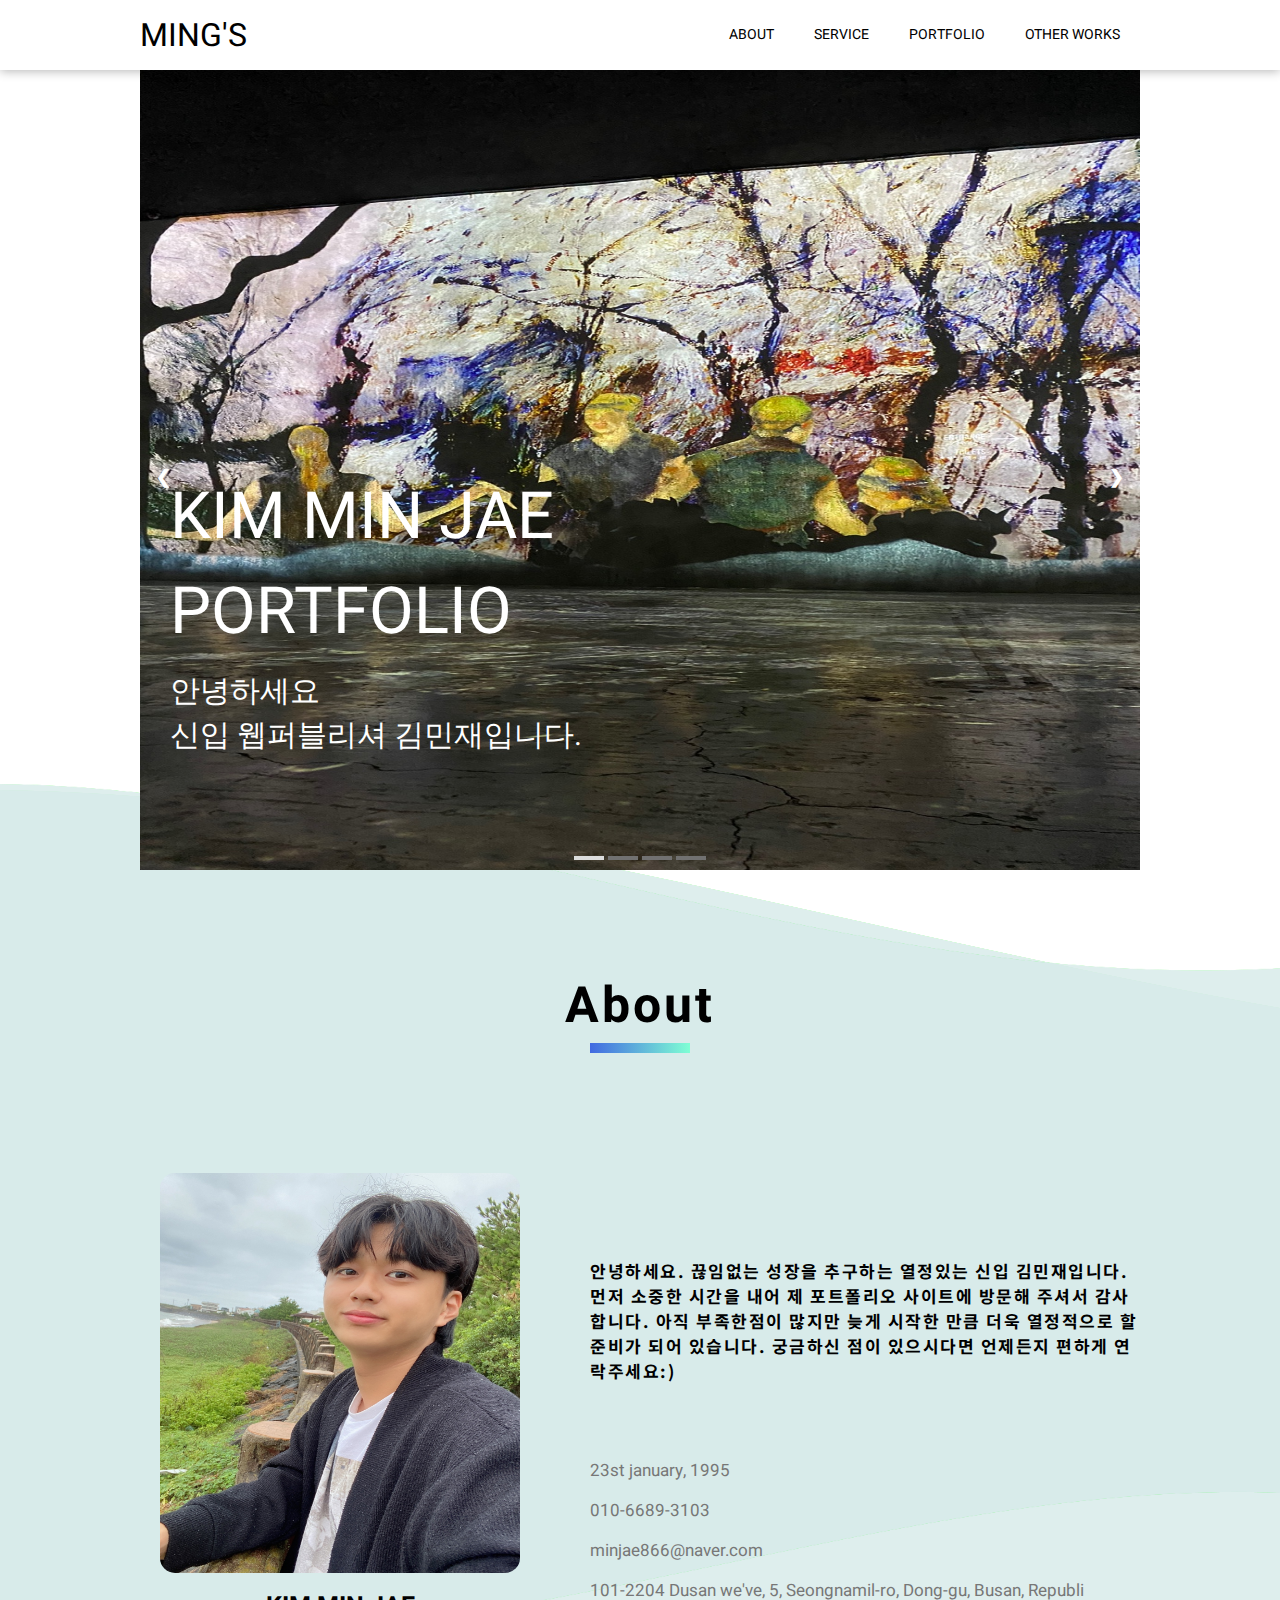
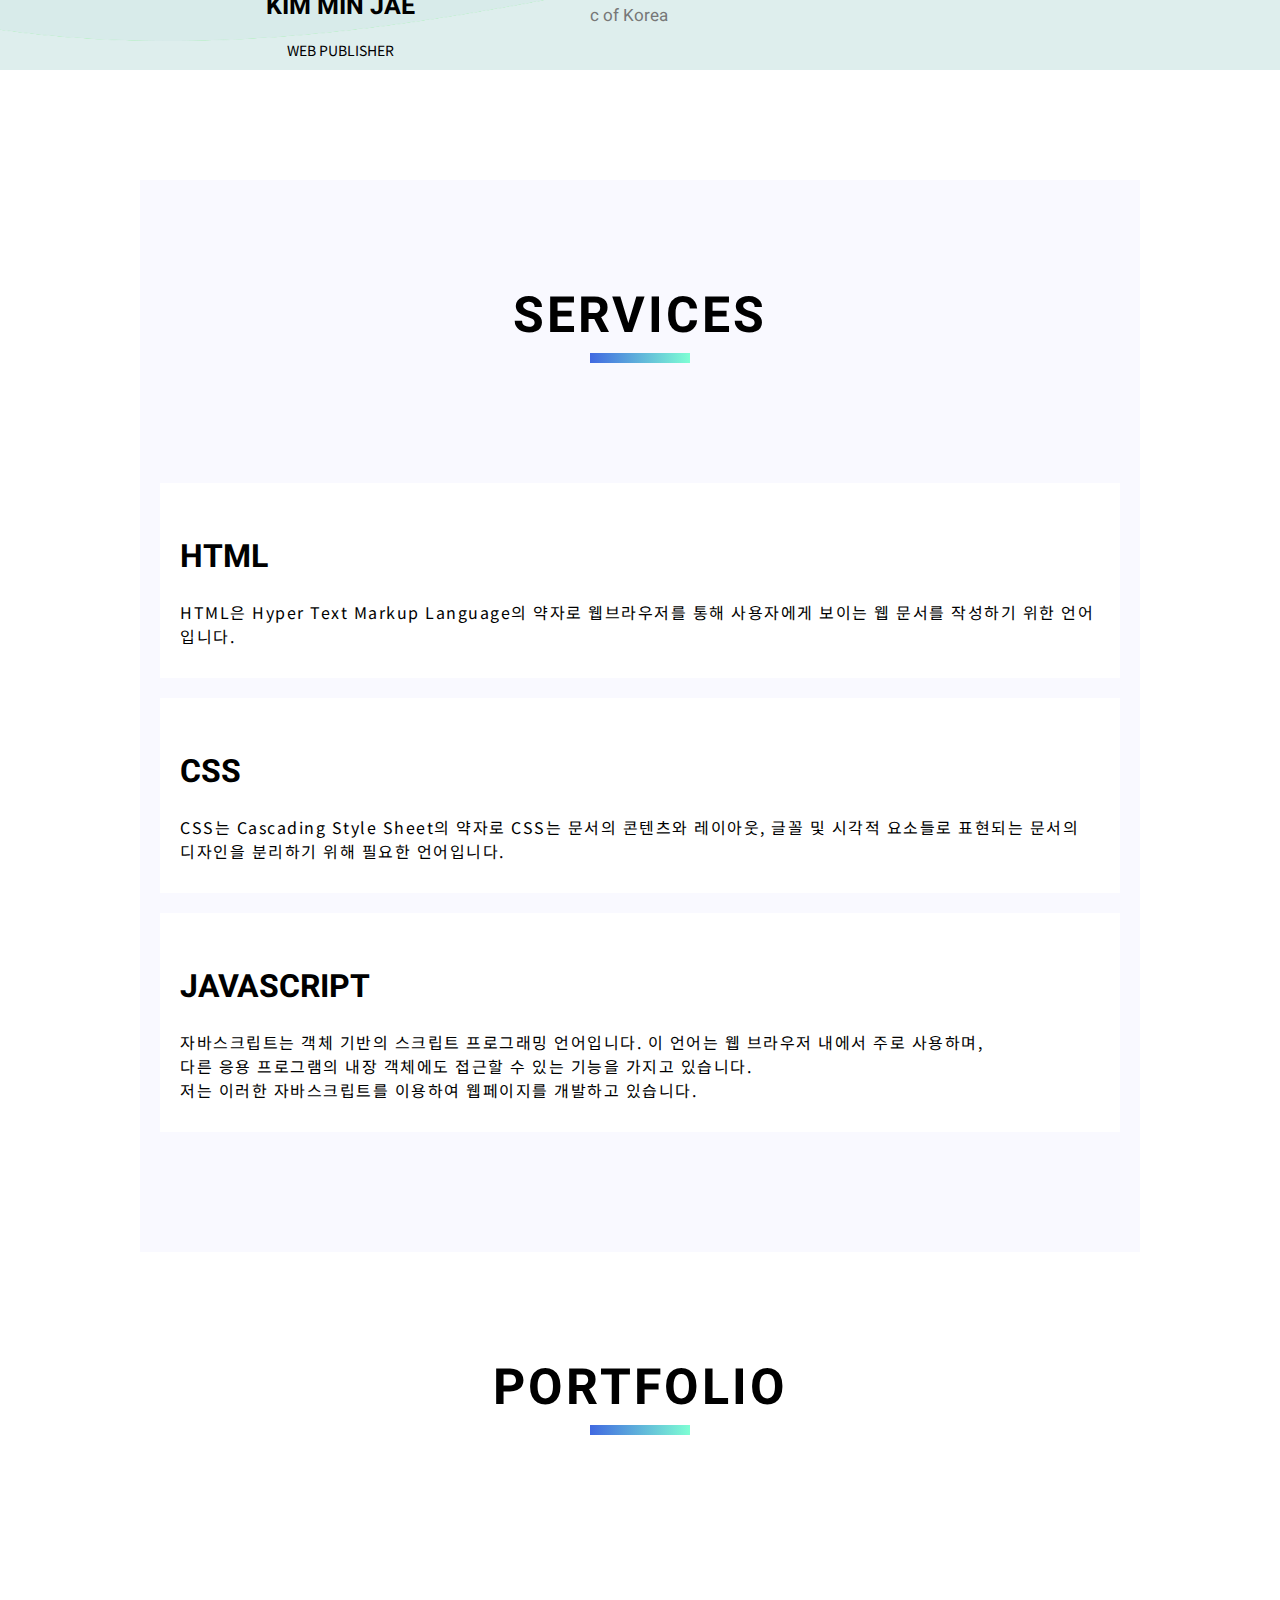
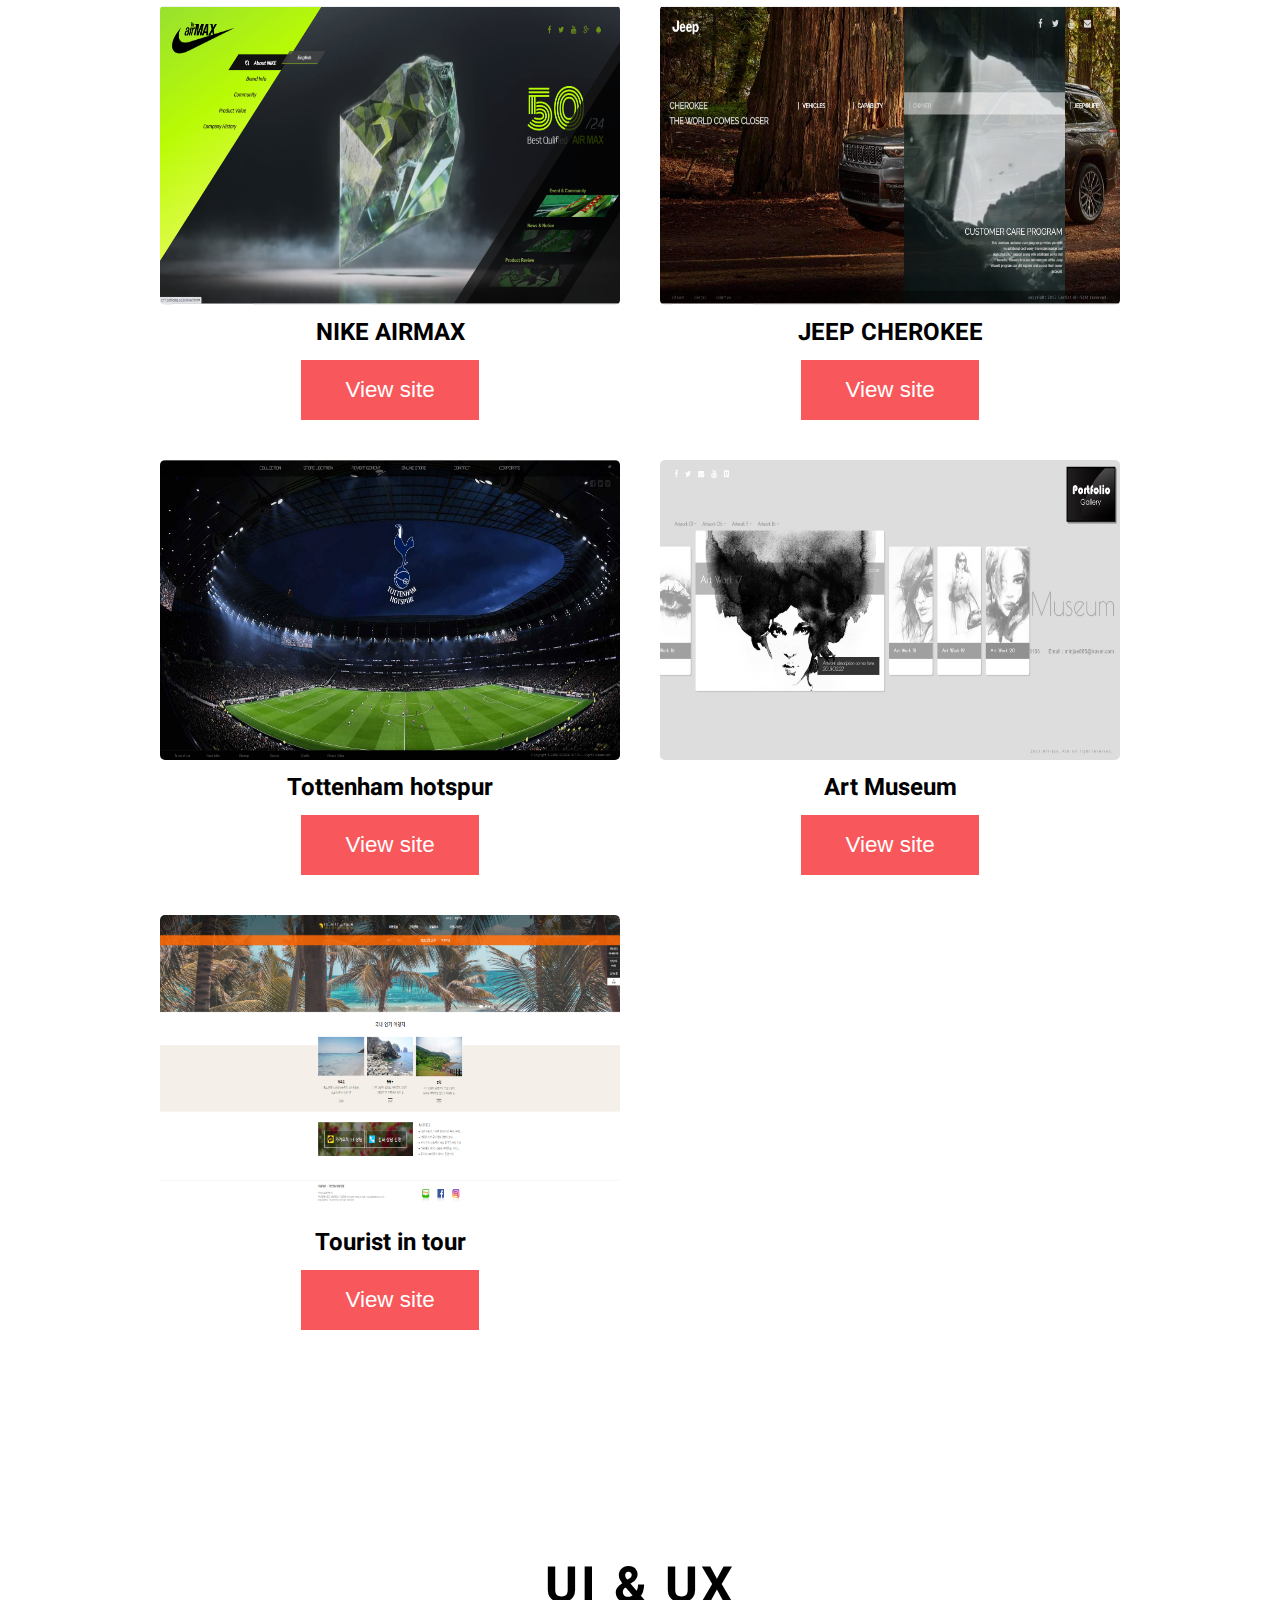
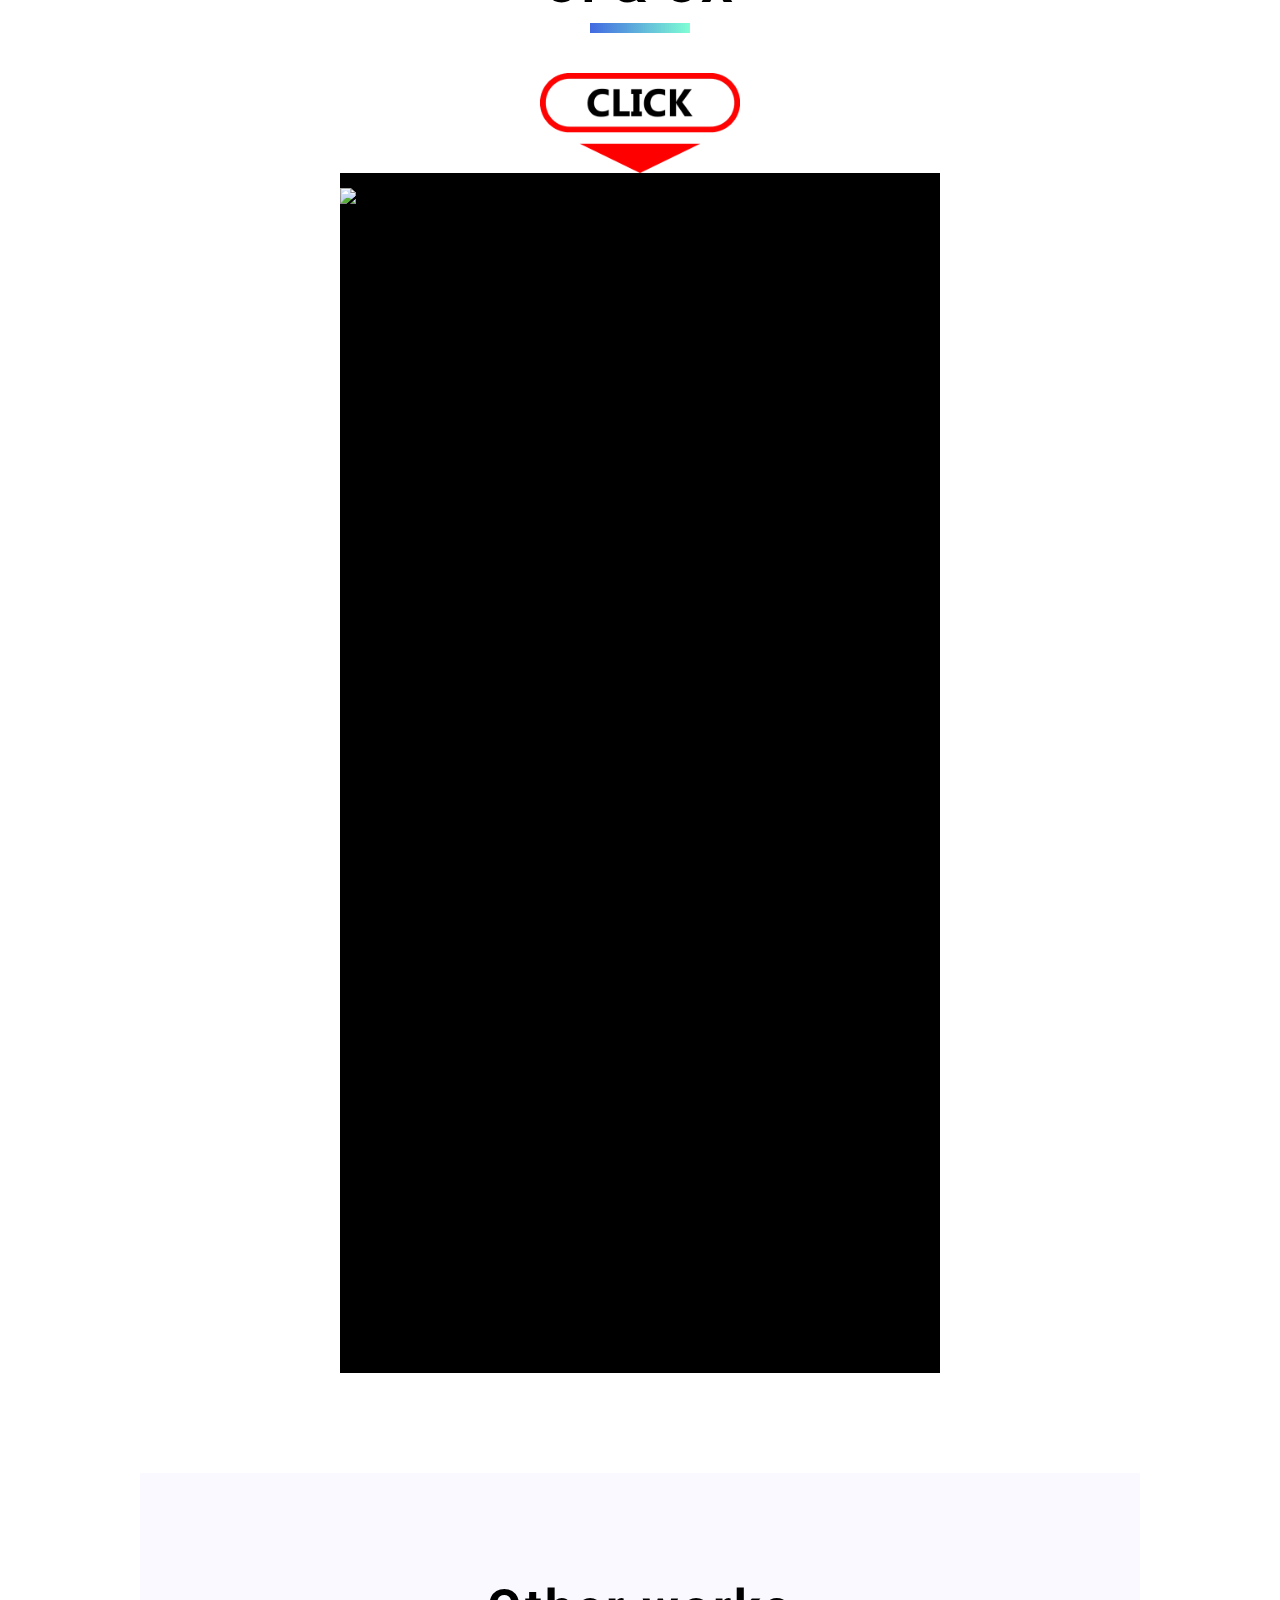
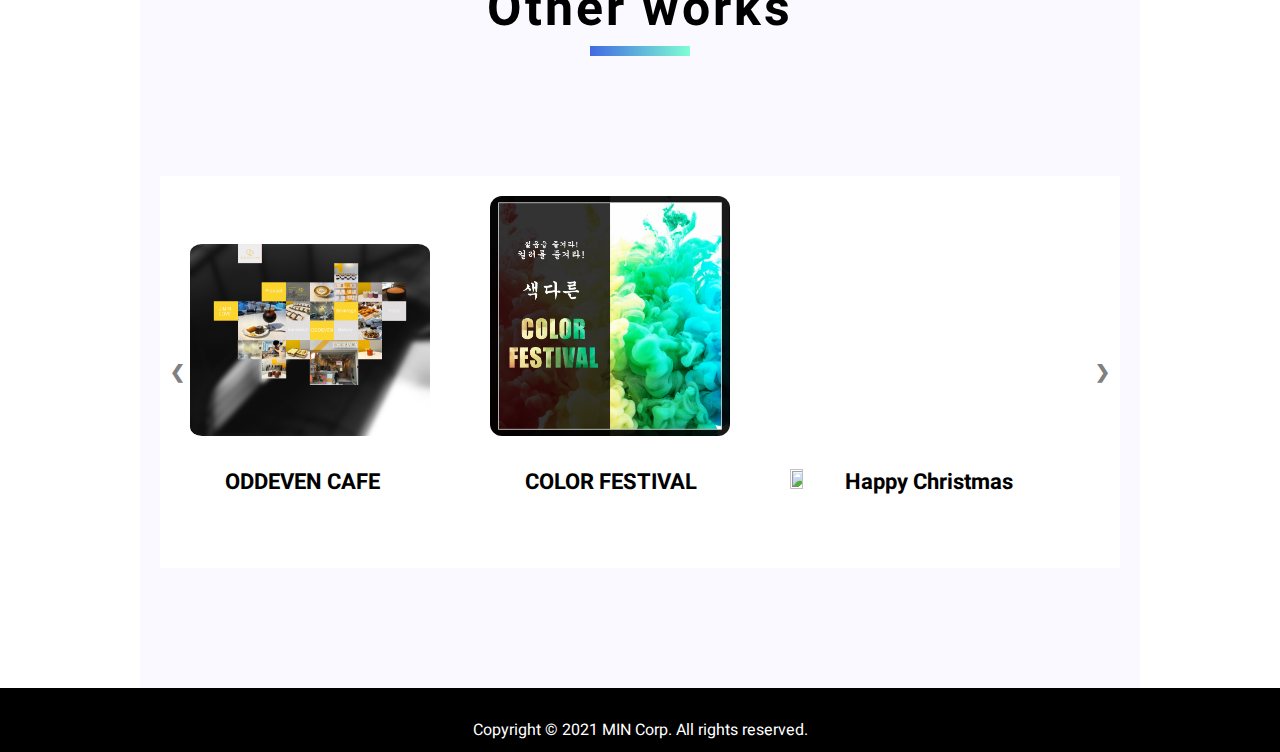
==== index.html @ 9be8bb23 "Update index.html" ====
<!DOCTYPE html>
<html lang="en">
<head>
    <meta charset="UTF-8">
    <meta http-equiv="X-UA-Compatible" content="IE=edge">
    <meta name="viewport" content="width=device-width, initial-scale=1.0">
    <title>Ming's Portfolio</title>
    <link rel="stylesheet" href="css/portpolio.css">
    
    
    <!-- saved from url=(0013)about:internet -->

    <!-- icon -->
    <link rel="stylesheet" href="https://use.fontawesome.com/releases/v5.15.2/css/all.css" integrity="sha384-vSIIfh2YWi9wW0r9iZe7RJPrKwp6bG+s9QZMoITbCckVJqGCCRhc+ccxNcdpHuYu" crossorigin="anonymous">
    
    <!-- fonts -->
    <link href="https://fonts.googleapis.com/css?family=Heebo|Noto+Sans+KR" rel="stylesheet">

    

</head>
<body>
    <header class="header-area navbar-fade" id="header">
        <nav class="navbar">
            <a class="navbar-brand" id="navbarBrand">Ming's </a>
            <a class="navbar-toggler" id="toggleBtn"><i class="fa fa-bars"></i></a>
            <div class="navbar-menu" id="menu">
                <div class="nav-item"><a class="nav-link" id="navbarAbout">about</a></div>
                <div class="nav-item"><a class="nav-link" id="navbarService">service</a></div>
                <div class="nav-item"><a class="nav-link" id="navbarPortfolio">portfolio</a></div>
                <div class="nav-item"><a class="nav-link" id="navbarReview">Other works</a></div>    
            </div>
        </nav>
    </header>
    <div><img src="img/bg2.png" alt="" class="bg2"></div>
    <div class="section-container">
        <div class="welcome-area">
            <div class="container">
                <p>welcome</p>
                <div class="image-slide fade">
                     <p class="imgtext">KIM MIN JAE<br>
                        PORTFOLIO
                        <p class="imgtext1">
                        
                        안녕하세요<br>
                        신입 웹퍼블리셔 김민재입니다.</p></p>
                    <img src="img/q1.jpg" alt="">
                </div>
                <div class="image-slide fade">
                     <p class="imgtext">KIM MIN JAE<br>
                        PORTFOLIO
                        <p class="imgtext1">
                        
                        안녕하세요<br>
                        신입 웹퍼블리셔 김민재입니다.</p></p>
                    <img src="img/q2.jpg" alt="">
                </div>
                <div class="image-slide fade">
                     <p class="imgtext">KIM MIN JAE<br>
                        PORTFOLIO
                        <p class="imgtext1">
                        
                        안녕하세요<br>
                        신입 웹퍼블리셔 김민재입니다.</p></p>
                    <img src="img/q7.jpg" alt="">
                </div>
                <div class="image-slide fade">
                     <p class="imgtext">KIM MIN JAE<br>
                        PORTFOLIO
                        <p class="imgtext1">
                        
                        안녕하세요<br>
                        신입 웹퍼블리셔 김민재입니다.</p></p>
                    <img src="img/q5.jpg" alt="">
                </div>

                <a class="image-prev" id="imagePrev">&#10094;</a>
                <a class="image-next" id="imageNext">&#10095;</a>

                <div class="dots">
                    <span class="dot" id="firstDot"></span>
                    <span class="dot" id="secondDot"></span>
                    <span class="dot" id="thirdDot"></span>
                    <span class="dot" id="forthDot"></span>
                </div>
            </div>
        </div>

        <section class="about-area" id="about">
            <div class="title">
                About
            </div>
            <div class="picture">
                <img src="img/mins.jpg" alt="">
                <div class="name">KIM MIN JAE</div>
                <div class="description">WEB PUBLISHER</div>
            </div>
            <div class="text">
                <div class="intro">
                    안녕하세요. 끊임없는 성장을 추구하는 열정있는 신입 김민재입니다. 먼저 소중한 시간을 내어 제 포트폴리오 사이트에 방문해 주셔서 감사합니다. 아직 부족한점이 많지만 늦게 시작한 만큼 더욱 열정적으로 할 준비가 되어 있습니다. 궁금하신 점이 있으시다면 언제든지 편하게 연락주세요:)
                </div>
                <ul>
                    <li>
                        <div class="info">
                            <i class="far fa-calendar-alt"></i>23st january, 1995
                        </div>
                    </li>
                    <li>
                        <div class="info">
                            <i class="fa fa-phone"></i> 010-6689-3103
                        </div>
                    </li>
                    <li>
                        <div class="info"> 
                            <i class="fa fa-envelope"></i> minjae866@naver.com
                        </div>
                    </li>
                    <li>
                        <div class="info">
                            <i class="fa fa-home"></i> 101-2204 Dusan we've, 5, Seongnamil-ro, Dong-gu, Busan, Republic of Korea
                        </div>
                    </li>
                </ul>
                <div class="sns">
                    <a>
                        <i class="fab fa-facebook"></i>
                    </a>
                    <a>
                        <i class="fab fa-twitter"></i>
                    </a>
                    <a>
                        <i class="fab fa-linkedin"></i>
                    </a>
                    <a>
                        <i class="fab fa-google-plus-g"></i>
                    </a>
                    <a>
                        <i class="fab fa-instagram"></i>
                    </a>
                </div>
            </div>
        </section>
        
        <section class="services-area" id="service">
            <div class="title">
                SERVICES
            </div>
            <div class="container">
                <div class="item">
                    <div class="icon"><span><i class="fab fa-html5"></i></span></div>
                    <div class="service">HTML</div>
                    <div class="content">HTML은 Hyper Text Markup Language의 약자로 웹브라우저를 통해 사용자에게 보이는 웹 문서를 작성하기 위한 언어입니다.</div>
                </div>
                <div class="item">
                    <div class="icon"><span><i class="fab fa-css3"></i></span></div>
                    <div class="service">CSS</div>
                    <div class="content">CSS는 Cascading Style Sheet의 약자로 CSS는 문서의 콘텐츠와 레이아웃, 글꼴 및 시각적 요소들로 표현되는 문서의 디자인을 분리하기 위해 필요한 언어입니다.</div>
                </div>
                <div class="item">
                    <div class="icon"><span><i class="fas fa-database"></i></span></div>
                    <div class="service">JAVASCRIPT</div>
                    <div class="content">자바스크립트는 객체 기반의 스크립트 프로그래밍 언어입니다. 이 언어는 웹 브라우저 내에서 주로 사용하며,<br> 다른 응용 프로그램의 내장 객체에도 접근할 수 있는 기능을 가지고 있습니다.<br> 저는 이러한 자바스크립트를 이용하여 웹페이지를 개발하고 있습니다.</div>
                </div>
            </div>
        </section>

        <section class="portfolio-area" id="portfolio">
            <div class="title">
                PORTFOLIO
            </div>
            <div class="filter">
                <ul class="list">
                    <li class="listItem active" id="all">
                        
                    </li>
                    <li class="listItem" id="uiux">
                        
                    </li>
                    <li class="listItem" id="java">
                        
                    </li>
                    <li class="listItem" id="db">
                        
                    </li>
                </ul>
            </div>
            <div class="container">
                <div class="filterItem db">
                    <div class="image">
                        <div class="overlay"><i class="far fa-image"></i></div>
                        <img src="img/nike2.PNG" alt="">
                    </div>
                    <div class="main">
                        NIKE AIRMAX
                    </div>
                    <div class="sub">
                        <a href="https://wimp-k.github.io/pofol/nike.html"><button>View site</button></a>
                    </div>
                    <div class="text">
                        날카롭고 세련된 이미지를 주는 NIKE AIRMAX 운동화 광고 홈페이지 입니다.
                    </div>
                </div>
                <div class="filterItem java">
                    <div class="image">
                        <div class="overlay"><i class="far fa-image"></i></div>
                        <img src="img/jeep1.PNG" alt="">
                    </div>
                    <div class="main">
                        JEEP CHEROKEE
                    </div>
                    <div class="sub">
                        <a href="http://wimp-k.github.io/pofol/jeep.html"><button>View site</button></a>
                    </div>
                    <div class="text">
                        JEEP사의 CHEROKEE차량광고이며 NAV바 MOUSEOVER시 영상이 재생됩니다.
                    </div>
                </div>
                <div class="filterItem db ">
                    <div class="image">
                        <div class="overlay"><i class="far fa-image"></i></div>
                        <img src="img/tot.JPG" alt="">
                    </div>
                    <div class="main">
                        Tottenham hotspur
                    </div>
                    <div class="sub">
                        <a href="http://wimp-k.github.io/pofol/tottenham.html"><button>View site</button></a>
                    </div>
                    <div class="text">
                        팬심으로 제작한 Tottenham hotspur홈페이지이며 NAV바 MOUSEOVER시 이미지가 출력됩니다.
                    </div>
                </div>
                <div class="filterItem java ">
                    <div class="image">
                        <div class="overlay"><i class="far fa-image"></i></div>
                        <img src="img/ArtMuseummain.JPG" alt="">
                    </div>
                    <div class="main">
                        Art Museum
                    </div>
                    <div class="sub">
                        <a href="http://wimp-k.github.io/pofol/Artmuseum.html"><button>View site</button></a>
                    </div>
                    <div class="text">
                         PORTFOLIO작업물을 보관, 전시한다는 느낌으로 제작한 ARTMUSEUM입니다. 
                    </div>
                </div>
                <div class="filterItem java ">
                    <div class="image">
                        <div class="overlay"><i class="far fa-image"></i></div>
                        <img src="img/tour.png" alt="tours~">
                    </div>
                    <div class="main">
                        Tourist in tour
                    </div>
                    <div class="sub">
                        <a href="http://wimp-k.github.io/pofol/tour.html"><button>View site</button></a>
                    </div>
                    <div class="text">
                         
                    </div>
                </div>
                
                
        </section>
        <section class="portfolio-area" id="portfolio">
            <div class="title">
                UI & UX
            </div>
            <div><img src="img/uxclick.png" alt="" class="uxclick"></div>
            <div>
                <div class="musteat">
                    <a href="http://wimp-k.github.io/pofol/musteat.html"><img src="img/musteat12.png" alt="musteat"></a>                   
                </div>
            </div>
        </section>
        <section class="review-area" id="review">
            <div class="title">
                Other works
            </div>
            <div class="container">

                <a class="review-prev" id="reviewPrev">&#10094;</a>
                <a class="review-next" id="reviewNext">&#10095;</a>
                

                <div class="review-slide res-show">
                    <div class="image">
                        <img src="img/ODDEVEN.jpg" alt="">
                    </div>
                    <div class="name">
                        ODDEVEN CAFE
                    </div>
                    <div class="job">
                        
                    </div>
                    <div class="text">
                        <i></i>
                    </div>
                    <div class="rating">
                        
                    </div>
                </div>
                <div class="review-slide show">
                    <div class="image" id="top">
                        <img src="img/COLOR FESTIVAL.jpg" alt="">
                    </div>
                    <div class="name">
                        COLOR FESTIVAL
                    </div>
                    <div class="job">
                        
                    </div>
                    <div class="text">
                        <i></i>
                    </div>
                    <div class="rating">
                        
                    </div>
                </div>
                <div class="review-slide show">
                    <div class="image">
                        <img src="img/HAPPY CHRISTMAS.jpg" alt="">
                    </div>
                    <div class="name">
                        Happy Christmas
                    </div>
                    <div class="job">
                        
                    </div>
                    <div class="text">
                        <i></i>
                    </div>
                    <div class="rating">
                        
                    </div>
                </div>
                <div class="review-slide hide">
                    <div class="image">
                        <img src="img/fly to the sky.jpg" alt="">
                    </div>
                    <div class="name">
                        FLY TO THE SKY
                    </div>
                    <div class="job">
                        
                    </div>
                    <div class="text">
                        <i></i>
                    </div>
                    <div class="rating">
                        
                    </div>
                </div>
                <div class="review-slide hide">
                    <div class="image">
                        <img src="img/beuti.jpg" alt="">
                    </div>
                    <div class="name">
                        아름다운 하모니
                    </div>
                    <div class="job">
                        
                    </div>
                    <div class="text">
                        <i></i>
                    </div>
                    <div class="rating">
                        
                    </div>
                </div>
                <div class="review-slide hide">
                    <div class="image">
                        <img src="img/galaxy.jpg" alt="">
                    </div>
                    <div class="name">
                        Galaxy S20 FE
                    </div>
                    <div class="job">
                        
                    </div>
                    <div class="text">
                        <i></i>
                    </div>
                    <div class="rating">
                        
                    </div>
                </div>
                <div class="review-slide hide">
                    <div class="image">
                        <img src="img/home baking.jpg" alt="">
                    </div>
                    <div class="name">
                        홈베이킹 신청서
                    </div>
                    <div class="job">
                        
                    </div>
                    <div class="text">
                        <i></i>
                    </div>
                    <div class="rating">
                        
                    </div>
                </div>
                <div class="review-slide hide">
                    <div class="image">
                        <img src="img/card.jpg" alt="">
                    </div>
                    <div class="name">
                        CARD UI (SNS)
                    </div>
                    <div class="job">
                        
                    </div>
                    <div class="text">
                        <i></i>
                    </div>
                    <div class="rating">
                        
                    </div>
                </div>
                
                
             



            </div>
        </section>

    </div>

    <footer class="footer-area">
        <div class="sns">
            <div class="item" id="facebook"><i class="fab fa-facebook-square"></i></div>
            <div class="item" id="twitter"><i class="fab fa-twitter"></i></div>
            <div class="item" id="linkedin"><i class="fab fa-linkedin"></i></div>
            <div class="item" id="google"><i class="fab fa-google-plus"></i></div>
            <div class="item" id="instagram"><i class="fab fa-instagram"></i></div>
        </div>
        <div class="info">
            <p>Copyright &#169; 2021 MIN Corp. All rights reserved.</p>
        </div>
    </footer>

    <div id="portfolioModal" class="modal">
        <span class="close" id="modalClose">&times;</span>
        <div class="container">
            <img id="modalImage" src="">
            <div id="modalMain" class="modal-main"></div>
            <div id="modalSub" class="modal-sub"></div>
            <div id="modalText" class="modal-text"></div>
        </div>
    </div>

    <!-- user script -->
    <script src="js/portfolio.js"></script>
    

</body>
</html>
---- css/portpolio.css ----
* {
    margin: 0;
    padding: 0;
    font-size: 0;
}

html, body {
    cursor: url(../img/normal\ select.cur),auto;
}

body {
    box-sizing: border-box;
    -webkit-box-sizing: border-box;
    -moz-box-sizing: border-box;
    word-break: break-all;
    font-family: 'Heebo' , sans-serif;
}

.bg2 {
    background: url(../img/bg2.png) no-repeat;
    position: absolute;
    margin-top: 700px;
}

.uxclick {
    width: 200px;
    height: 100px;
    margin-top: -60px;
    margin-left: 400px;
    
    display: block;
    

}

img {
    width: 100%;
    height: 100%;
}

a {
    text-decoration: none;
    font-size: 14px;
    text-transform: uppercase;
}

ul {
    list-style-type: none;
}

.imgtext {
    position: absolute;
    z-index: 10;
    color: white;
    font-size: 65px;
    margin-left: 30px;
    margin-top: 400px;
    text-align: left;
}

.imgtext1 {
    color: white;
    font-size: 30px;
    position: absolute;
    text-align: left;
    margin-top: 600px;
    margin-left: 30px;
}

/* HEADER */
.header-area {
    position: relative;
    top: 0;
    left: 0;
    width: 100%;
    z-index: 99;
    background-color: white;
    box-shadow: 0 1px 10px rgba(0,0,0,0.3);
}

.navbar-fade {
    animation-name: navbar-fade;
    animation-duration: 0.5s;
    -webkit-animation-name: navbar-fade;
    -webkit-animation-duration: 0.5s;
}

@keyframes navbar-fade {
    from {opacity: .4}
    to {opacity: 1}
}

@-webkit-keyframes navbar-fade {
    from {opacity: .4}
    to {opacity: 1}
}

.header-area.navbar-fixed {
    position: fixed;
}

.header-area > .navbar {
    width: calc(100% - 120px);
    margin: 0 60px;
    overflow: hidden;
}

@media (min-width: 992px) {
    .header-area > .navbar {
        max-width: 900px;
        margin: 0 auto;
    }

}

@media (min-width: 1200px) {
    .header-area > .navbar {
        max-width: 1000px;
    }
}

.header-area > .navbar > .navbar-brand {
    display: inline-block;
    position: absolute;
    top: 50%;
    transform: translateY(-50%);
    font-size: 32px;
    cursor: pointer;
}

.header-area > .navbar > .navbar-toggler * {
    font-size: 32px;
}

.header-area > .navbar > .navbar-toggler {
    font-size: 32px;
    float: right;
    height: 70px;
    line-height: 70px;
    font-size: 32px;
    cursor: pointer;
}

@media(min-width: 992px) {
    .header-area > .navbar > .navbar-toggler {
        display: none;
    }
}

.header-area > .navbar > .navbar-menu {
    position: absolute;
    background-color: rgba(0,0,0,0.5);
    top: 70px;
    left: 0;
    width: 100%;
    height: 0;
    transition: 0.5s ease;
    overflow: hidden;
}

.header-area > .navbar > .navbar-menu.show {
    height: 200px;
}

.header-area > .navbar > .navbar-menu > .nav-item {
    float: none;
    display: block;
    height: 50px;
    line-height: 50px;
}

.header-area > .navbar >.navbar-menu > .nav-item:hover * {
    background-color: rgba(0,0,0,0.4);
}
.header-area > .navbar > .navbar-menu > .nav-item > .nav-link {
    display: block;
    padding-left: 50px;
    color: white;
    cursor: pointer;
}

@media (min-width: 992px) {
    .header-area > .navbar > .navbar-menu {
        position: relative;
        background-color: transparent;
        float: right;
        top: 0;
        width: auto;
        height: auto;
        transition: none;

    }


    .header-area > .navbar > .navbar-menu.show {
    height: auto;
    }

    .header-area > .navbar > .navbar-menu > .nav-item {
    display: inline-block;
    height: 70px;
    line-height: 70px;
    }

    .header-area > .navbar > .navbar-menu > .nav-item > .nav-link {
        display: block;
        padding: 0 20px;
        color: black;
    }
}

/* section container */
.section-container {
    max-width: 1000px;
    margin: 0 auto;
}

/* welcome area */
.welcome-area {
    height: auto;
}

.welcome-area > .container {
    position: relative;
    height: 100%;
}

.welcome-area > .container > .image-slide {
    height: 800px;
}

.welcome-area > .container > .image-prev,
.welcome-area > .container > .image-next {
    cursor: pointer;
    position: absolute;
    top: 50%;
    width: auto;
    padding: 16px;
    margin-top: -22px;
    color: white;
    font-weight: bold;
    font-size: 18px;
    transition: 0.6s ease;
    border-radius: 0 3px 3px 0;
    user-select: none;
}

.welcome-area > .container > .image-next {
    right: 0;
    border-radius:  3px 0 0 p3x;
}

.welcome-area > .container > .image-prev:hover,
.welcome-area > .container > .image-next:hover {
    background-color: #000000cc;
}

.welcome-area > .container > .dots {
    position: absolute;
    width: 100%;
    bottom:  10px;
    text-align: center;
}

.welcome-area > .container > .dots > .dot {
    cursor: pointer;
    height: 4px;
    width: 30px;
    margin: 0 2px;
    background-color: #717171;
    display: inline-block;
    transition: background-color 0.6s;
}

.welcome-area > .container > .dots > .dot.active,
.welcome-area > .container > .dots > .dot:hover {
    background-color: #ddd;
}

.welcome-area > .container > .fade {
    animation-name: fade;
    animation-duration: 1.5s;
    -webkit-animation-name: fade;
    animation-duration: 1.5s;
}

@keyframes fade {
    from {opacity: .4;}
    to {opacity: 1;}
}

@-webkit-keyframes fade {
    from {opacity: .4;}
    to {opacity: 1;}
}

/* section */
section {
    padding: 100px 0;
}

.musteat {
    width: 600px;
    height: 1200px;
    margin-left: -200px;
    display: block;
    background-color: black;
    background-size: cover;
    margin: auto;
}

.title {
    font-size: 50px;
    font-weight: bold;
    text-align: center;
    letter-spacing: 3px;
    padding-bottom: 100px;
}

.title::after {
    content: "";
    display: block;
    width: 100px;
    height: 10px;
    margin: 0 auto;
    background-image: linear-gradient(to right, royalblue, aquamarine);
}



/* about area */
.about-area {
    height: auto;
    position: relative;
}

.about-area > .picture {
    display: block;
    text-align: center;
    padding: 20px;
    
}

.picture img {
    height: 400px;
    
}

@media (min-width: 992px) {
    .about-area > .picture {
        width: calc(40% - 40px);
        display: inline-block;
    }
}

.about-area > .picture > img {
    
    border-radius: 15px;
}

.about-area > .picture > .name {
    font-size: 25px;
    text-align: center;
    padding: 15px 0;
    font-weight: bold;
}

.about-area > .picture > .description {
    font-size: 14px;
    font-family: 'Noto Sans KR', sans-serif;
}

.about-area > .text {
    display: block;
    padding: 30px;
}

@media (min-width: 992px) {
    .about-area > .text {
        width: calc(60% - 100px);
        display: inline-block;
        padding: 0 50px;
    }
}

.about-area > .text * {
    font-size: 17px;
    
    
    
}

.about-area > .text > .intro { 
    padding: 20px 0;
    font-family: 'Noto Sans KR', sans-serif;
    letter-spacing: 1.5px;
    margin-top: -200px;
      
    font-weight: bold;
    position: absolute;
    
}
.about-area > .text > ul {
    padding: 20px 0;
}

.about-area > .text > ul > li {
    height: 40px;
}

.about-area > .text > ul > li > .info {
    color: #777;
}
.about-area > .text > ul > li > .info > i {
    color: royalblue;
}

.about-area > .text >.sns {
    text-align: right;
}

@media (min-width: 992px) {
    .about-area > .text > .sns {
        text-align: left;
    }
}

.about-area > .text > .sns > a {
    width: 50px;
    line-height: 50px;
    background-color: #eee;
    border-radius: 5px;
    font-size: 16px;
    display: inline-block;
    text-align: center;
    cursor: pointer;
}

.about-area > .text > .sns > a:hover {
    background-image: linear-gradient(to right, royalblue, aquamarine);
}

/* services area */
.services-area {
    height: auto;
    background-color: #f9f9ff;
}

.services-area > .container {
    text-align: center;
}

.services-area > .container > .item {
    height: auto;
    background-color: white;
    padding: 20px;
    margin: 20px;
    text-align: left;
    transition: all 0.5s ease;
}

.services-area > .container > .item:hover {
    transform: scale(1.015);
    box-shadow: 0 6px 20px 0 rgba(0, 0, 0, 0.2);
}

.services-area > .container > .item > .icon {
    padding: 10px 0;
    display: inline-block;
}

.services-area > .container > .item > .icon > span > i {
    font-size: 48px;
    color: #aaa;
}

.services-area > .container > .item > .service {
    font-size: 32px;
    font-weight: bold;
    padding: 10px 0;
}

.services-area > .container > .item > .content {
    font-size: 16px;
    font-family: 'Noto Sans KR', sans-serif;
    letter-spacing: 1.5px;
    padding: 10px 0;
}

/* portfolio area */
.portfolio-area {
    height: auto;
}

.portfolio-area > .filter > .list {
    text-align: center;
}

.portfolio-area > .filter > .list > .listItem {
    display: inline-block;
    font-weight: bold;
    padding: 0 20px;
    font-size: 16px;
    cursor: pointer;
}

.portfolio-area > .filter > .list > .listItem:hover,
.portfolio-area > .filter > .list > .listItem.active {
    color: royalblue;
}

.portfolio-area > .container {
    padding-top: 50px;
    background-color:
}

.portfolio-area > .container > .filterItem {
    background-color: ;
    display: block;
    width: calc(100% - 40px);
    margin: 20px;
    text-align: center;
}

@media (min-width: 992px) {
    .portfolio-area > .container > .filterItem {
        width: calc(50% - 40px);
    }
}

.portfolio-area > .container > .filterItem.show {
    display: inline-block;
}

.portfolio-area > .container > .filterItem > .image {
    position: relative;
    max-height: 700px;
}

@media (min-width: 992px) {
    .portfolio-area > .container > .filterItem > .image {
        height: 300px;
    }
}

.portfolio-area > .container > .filterItem > .image > .overlay {
    position: absolute;
    top: 0;
    left: 0;
    width: 100%;
    height: 100%;
    transition: all 0.3s ease;
    cursor: pointer;
}

.portfolio-area > .container > .filterItem > .image:hover > .overlay {
    background-image: linear-gradient(to right, royalblue, aquamarine);
    opacity: 0.9;
    top: px;
}

.portfolio-area > .container > .filterItem > .image:hover > .overlay > i {
    position: absolute;
    top: 50%;
    left: 50%;
    transform: translate(-50%, -50%);
    color: white;
    font-size: 48px;
}

.portfolio-area > .container > .filterItem > .image > img {
    border-radius: 5px;

}

.portfolio-area > .container > .filterItem > .main {
    font-size: 24px;
    font-weight: bold;
    padding: 10px 0;
}

.portfolio-area > .container > .filterItem > .sub {
    font-size: 16px;
    columns: #777;
}

.portfolio-area > .container > .filterItem > .text {
    display: none;
}

.musteat {}

#portfolioModal {
    display: none;
    position: fixed;
    z-index: 100;
    left: 10%;
    top: 5%;
    width: 80%;
    height: 80%;
    overflow: auto;
    background-color: rgba(0,0,0,0.9);
    text-align: center;
    overflow: hidden;
}

#portfolioModal > .close {
    display: block;
    text-align: right;
    color: #f1f1f1;
    font-size: 40px;
    font-weight: bold;
    transition: 0.3s;
    cursor: pointer;
    padding: 0 20px;
}

#portfolioModal > .close:hover,
#portfolioModal > .close:focus {
    color: #bbb;
}

#portfolioModal > .container {
    width: 100%;
    height: auto;
}

#portfolioModal > .container > img {
    width: 70%;
    padding: 20px;
    margin: auto;
}

@media (min-width: 9942px) {
    #portfolioModal > .container > img {
        max-width: 700px;
    }
}

#portfolioModal > .container > .modal-main {
    position: relative;
    font-size: 24px;
    font-weight: bold;
    color: white;
    padding: 10px 0;
}

#portfolioModal > .container > .modal-sub {
    font-size: 20px;
    color: white;
    padding: 10px 0;
}

#portfolioModal > .container > .modal-text {
    font-size: 16px;
    color: #bbb;
}

button{
    background:#f8585b;
    color:#fff;
    border:none;
    position:relative;
    height:60px;
    font-size:1.6em;
    padding:0 2em;
    cursor:pointer;
    transition:800ms ease all;
    outline:none;
  }
  button:hover{
    background:#fff;
    color: #f8585b;
  }
  button:before,button:after{
    content:'';
    position:absolute;
    top:0;
    right:0;
    height:2px;
    width:0;
    background: #f8585b;
    transition:400ms ease all;
  }
  button:after{
    right:inherit;
    top:inherit;
    left:0;
    bottom:0;
  }
  button:hover:before,button:hover:after{
    width:100%;
    transition:800ms ease all;
  }

/* review area */
.review-area {
    height: auto;
    background-color: #f9f9ff;
}

.review-area > .container {
    position: relative;
    text-align: center;
    background-color: white;
    margin: 20px;
    padding: 40px;
}

@media (min-width: 992px) {
    .review-area > .container {
        padding: 20px 0;
    }
}

.review-area > .container > .review-prev,
.review-area > .container > .review-next {
    display: inline-block;
    position: absolute;
    top: 50%;
    transform: translateY(-50%);
    color: gray;
    font-weight: bold;
    font-size: 18px;
    transition: 0.6s ease;
    user-select: none;
    padding: 10px;
    cursor: pointer;
}

.review-area > .container > .review-prev {
    left: 0;
}

.review-area > .container > .review-next {
    right: 0;
}

.review-area > .container > .review-prev:hover,
.review-area > .container > .review-next:hover {
    color: rgba(0,0,0,0.9);
}

.review-area > .container > .review-slide {
    display: inline-block;
    width: 100%;
    text-align: left;
}

@media (min-width: 992px) {
    .review-area > .container > .review-slide {
        width: 300px;
    }
}

.review-area > .container > .review-slide.res-show {
    display: inline-block;
}

.review-area > .container > .review-slide.show {
    display: none;
}

@media(min-width: 992px) {
    .review-area > .container > .review-slide.show{
        display: inline-block;
    }
}

.review-area > .container > .review-slide.hide {
    display: none;
    
}

.review-area > .container > .review-slide > .image {
    display: inline-block;
    margin-top: px;
}

.review-area > .container > .review-slide > .image > img {
    width: 80%;
    height: 100%;
    border-radius: 5%;
    
    
    
}

section> .container> .review-slide> #top> #top {
    
}

.review-area > .container > .review-slide > .name {
    display: inline-block;
    font-size: 22px;
    font-weight: bold;
    padding: 30px 35px;
    top: 300px;
    
}

.review-area > .container > .review-slide > .job {
    
}

.review-area > .container > .review-slide > .text {
    padding: ;
}

.review-area > .container > .review-slide > .text > i {
    font-size: 16px;
    columns: gray;
}

.review-area > .container > .review-slide > .rating {
    text-align: right;
    padding: 10px;
}

.review-area > .container > .review-slide > .rating > span {
    font-size: 14px;
    color: orange;
}

/* footer area */
.footer-area {
    height: auto;
    text-align: center;
    background-color: black;
}

.footer-area * {
    color: white;
}

.footer-area > .sns > .item {
    display: inline-block;
    padding: 10px;
    cursor: pointer;
}

.footer-area > .sns > .item > i {
    font-size: 24px;
}

.footer-area > .info > p {
    font-size: 16px;
    padding: 10px 0;
}
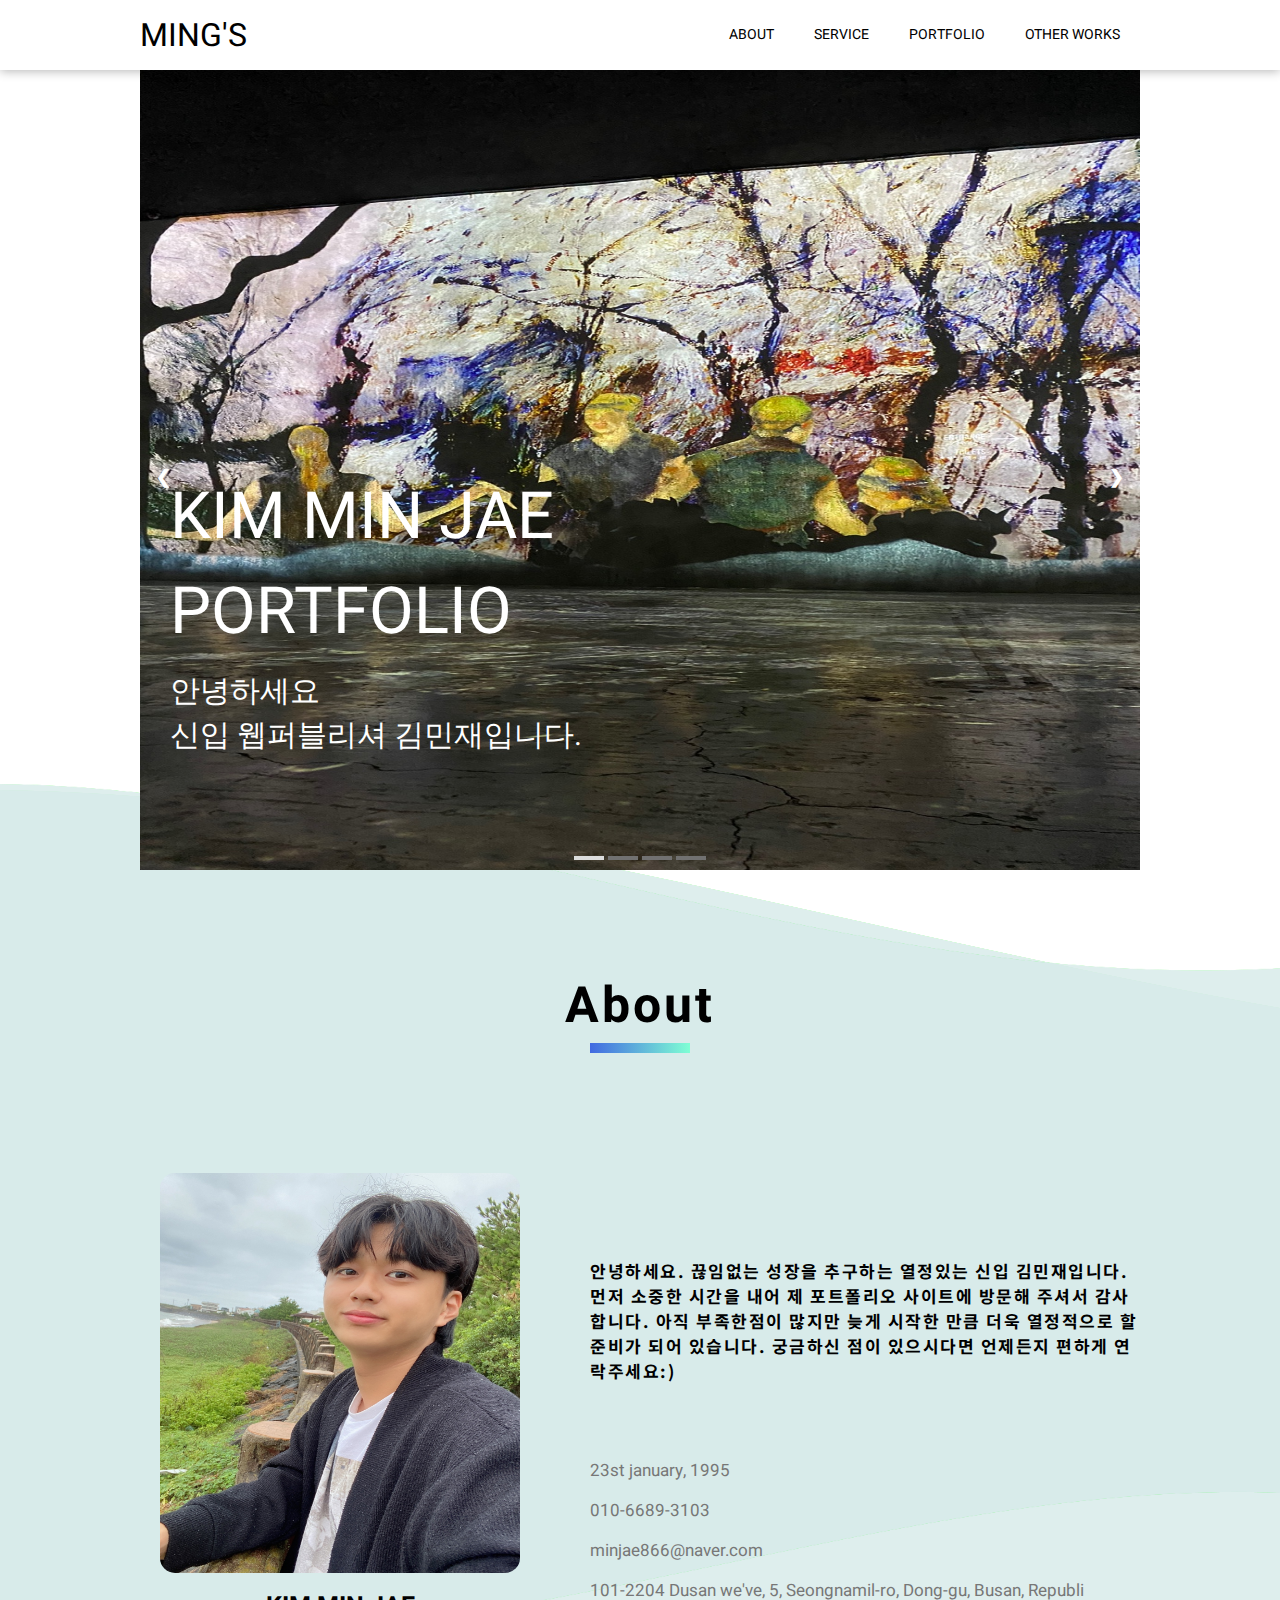
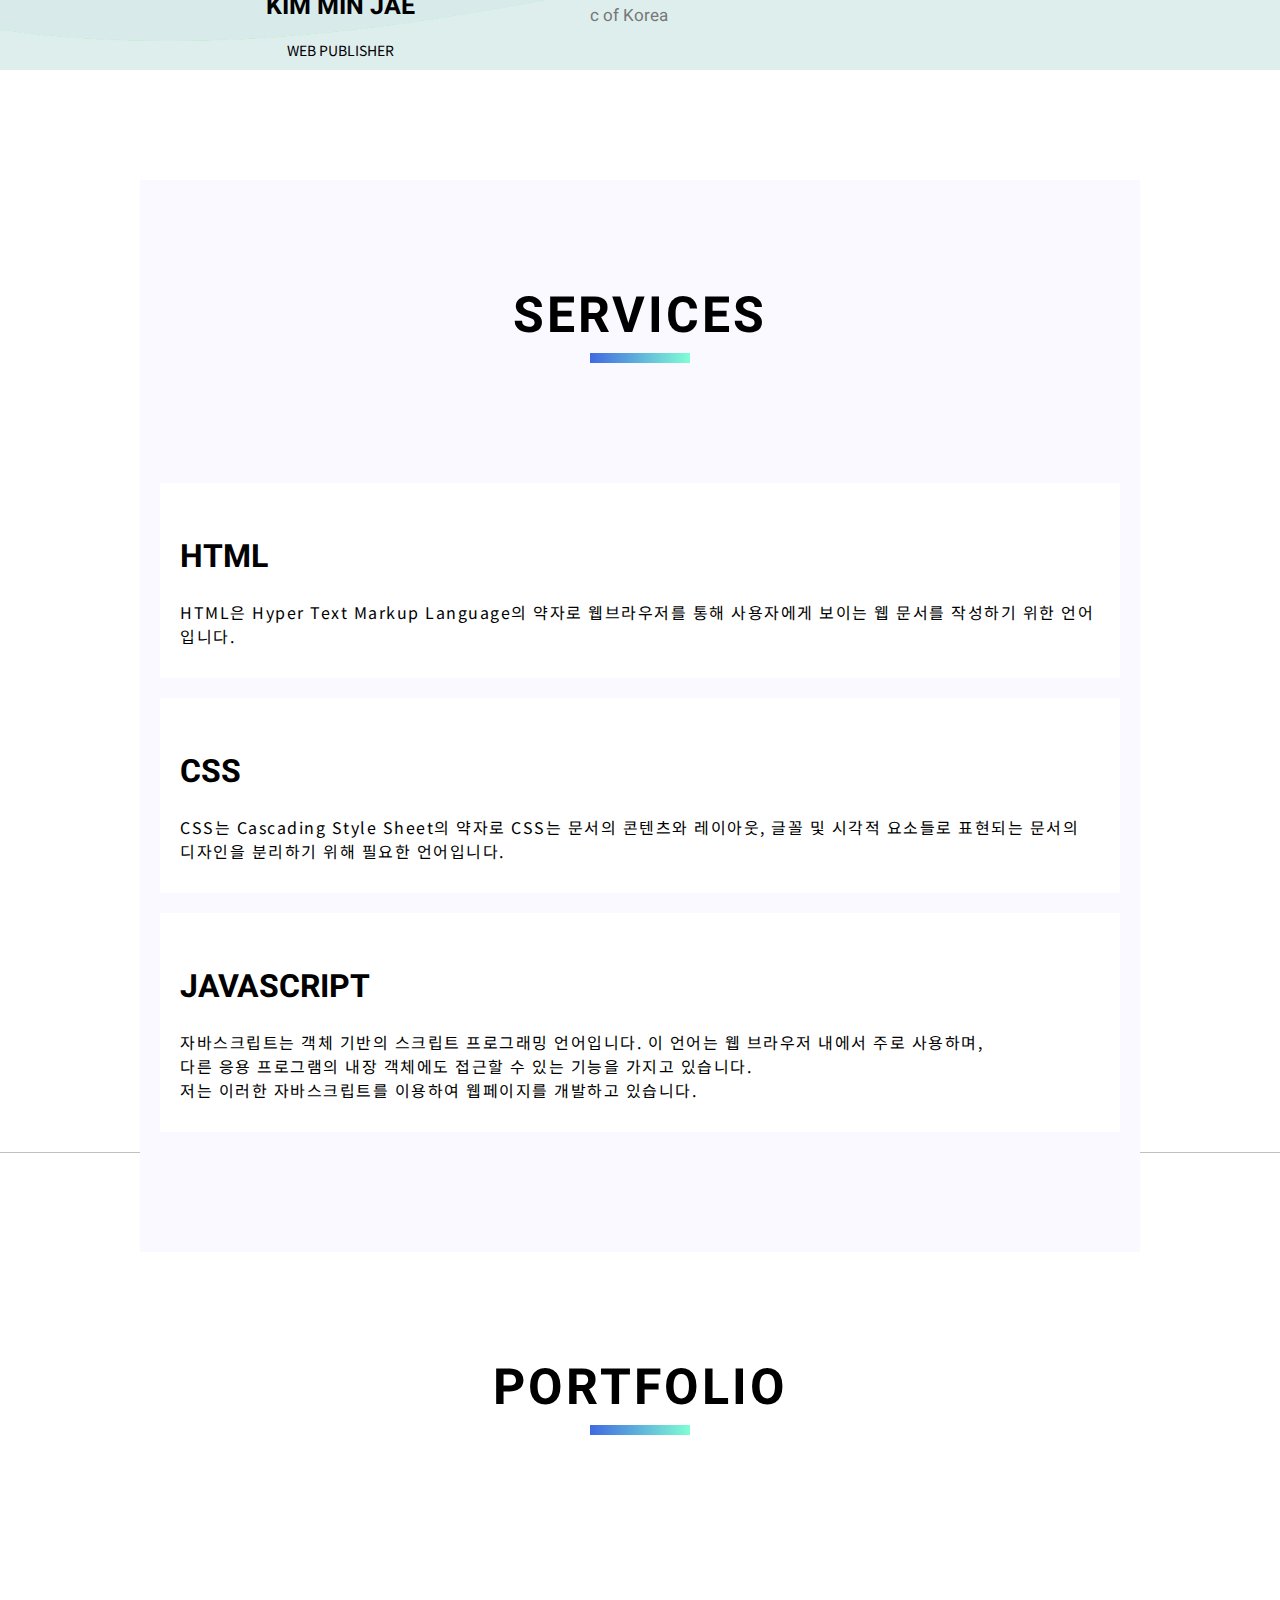
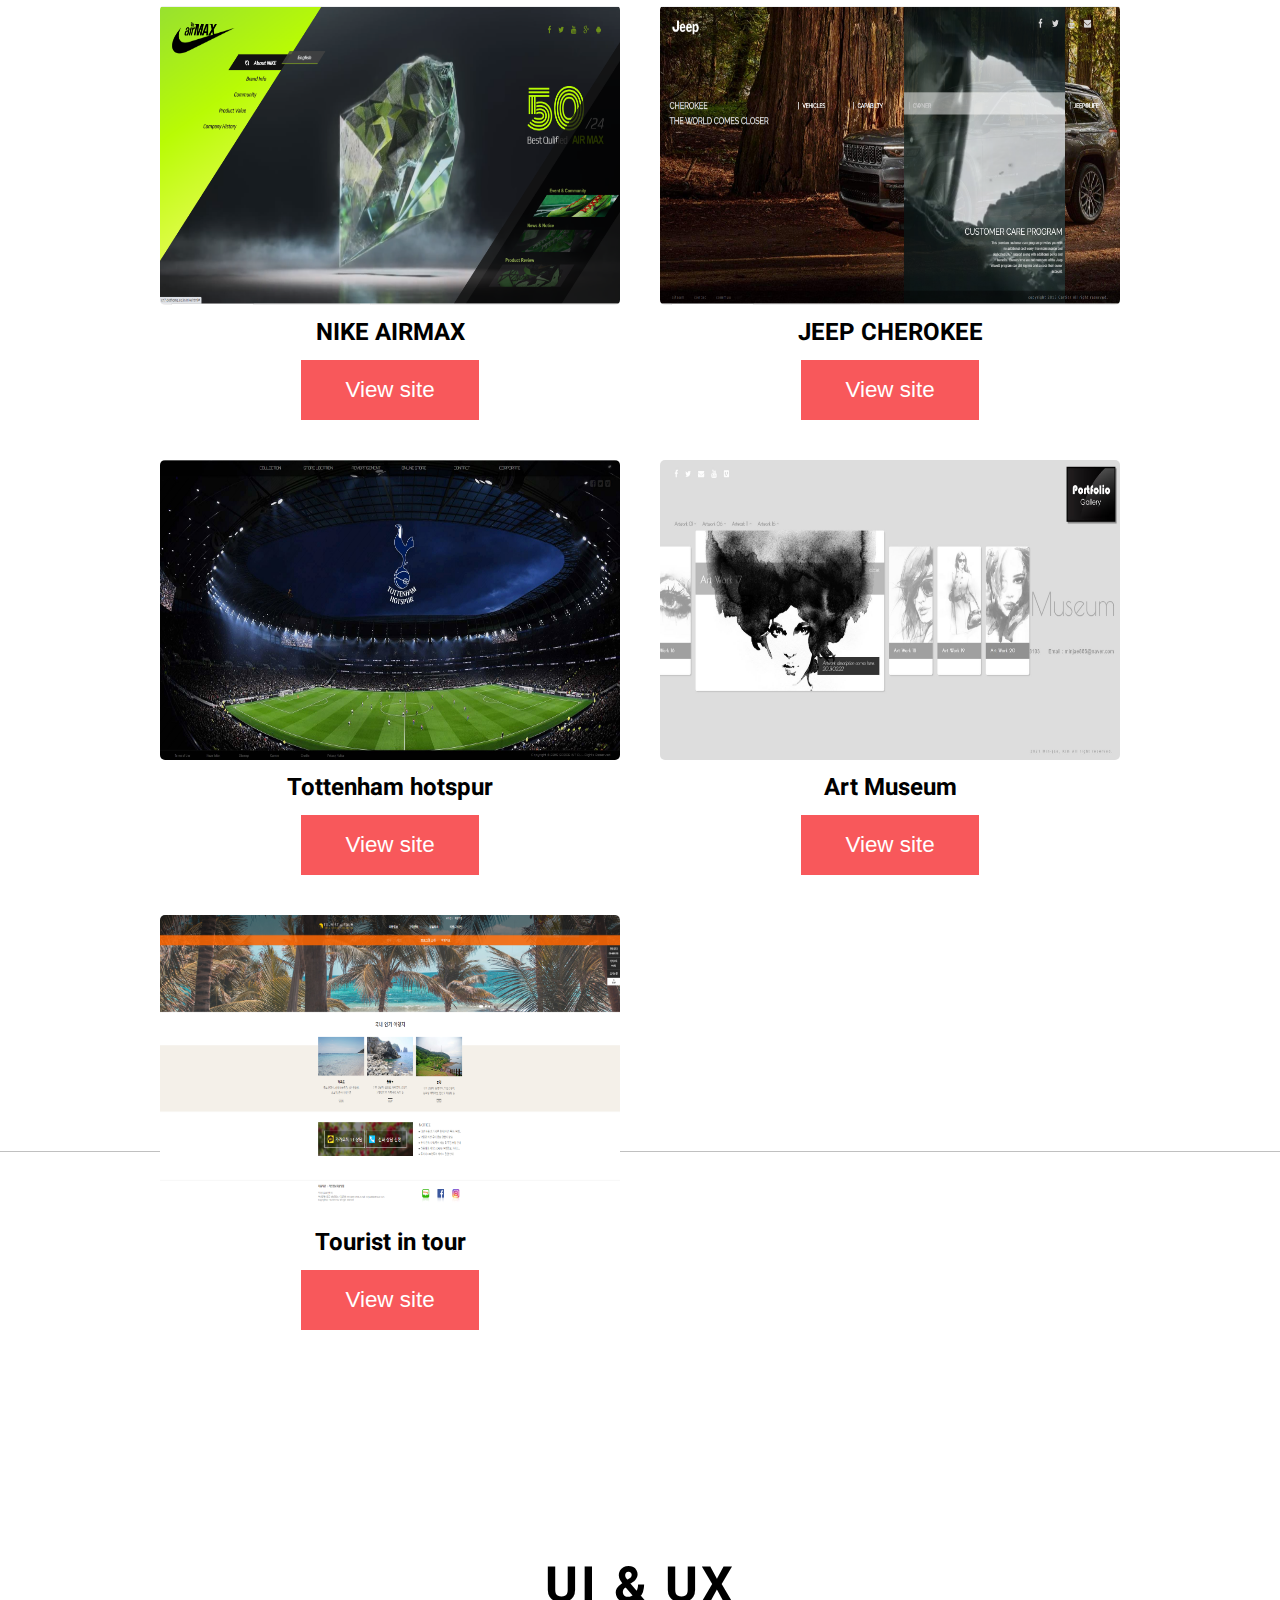
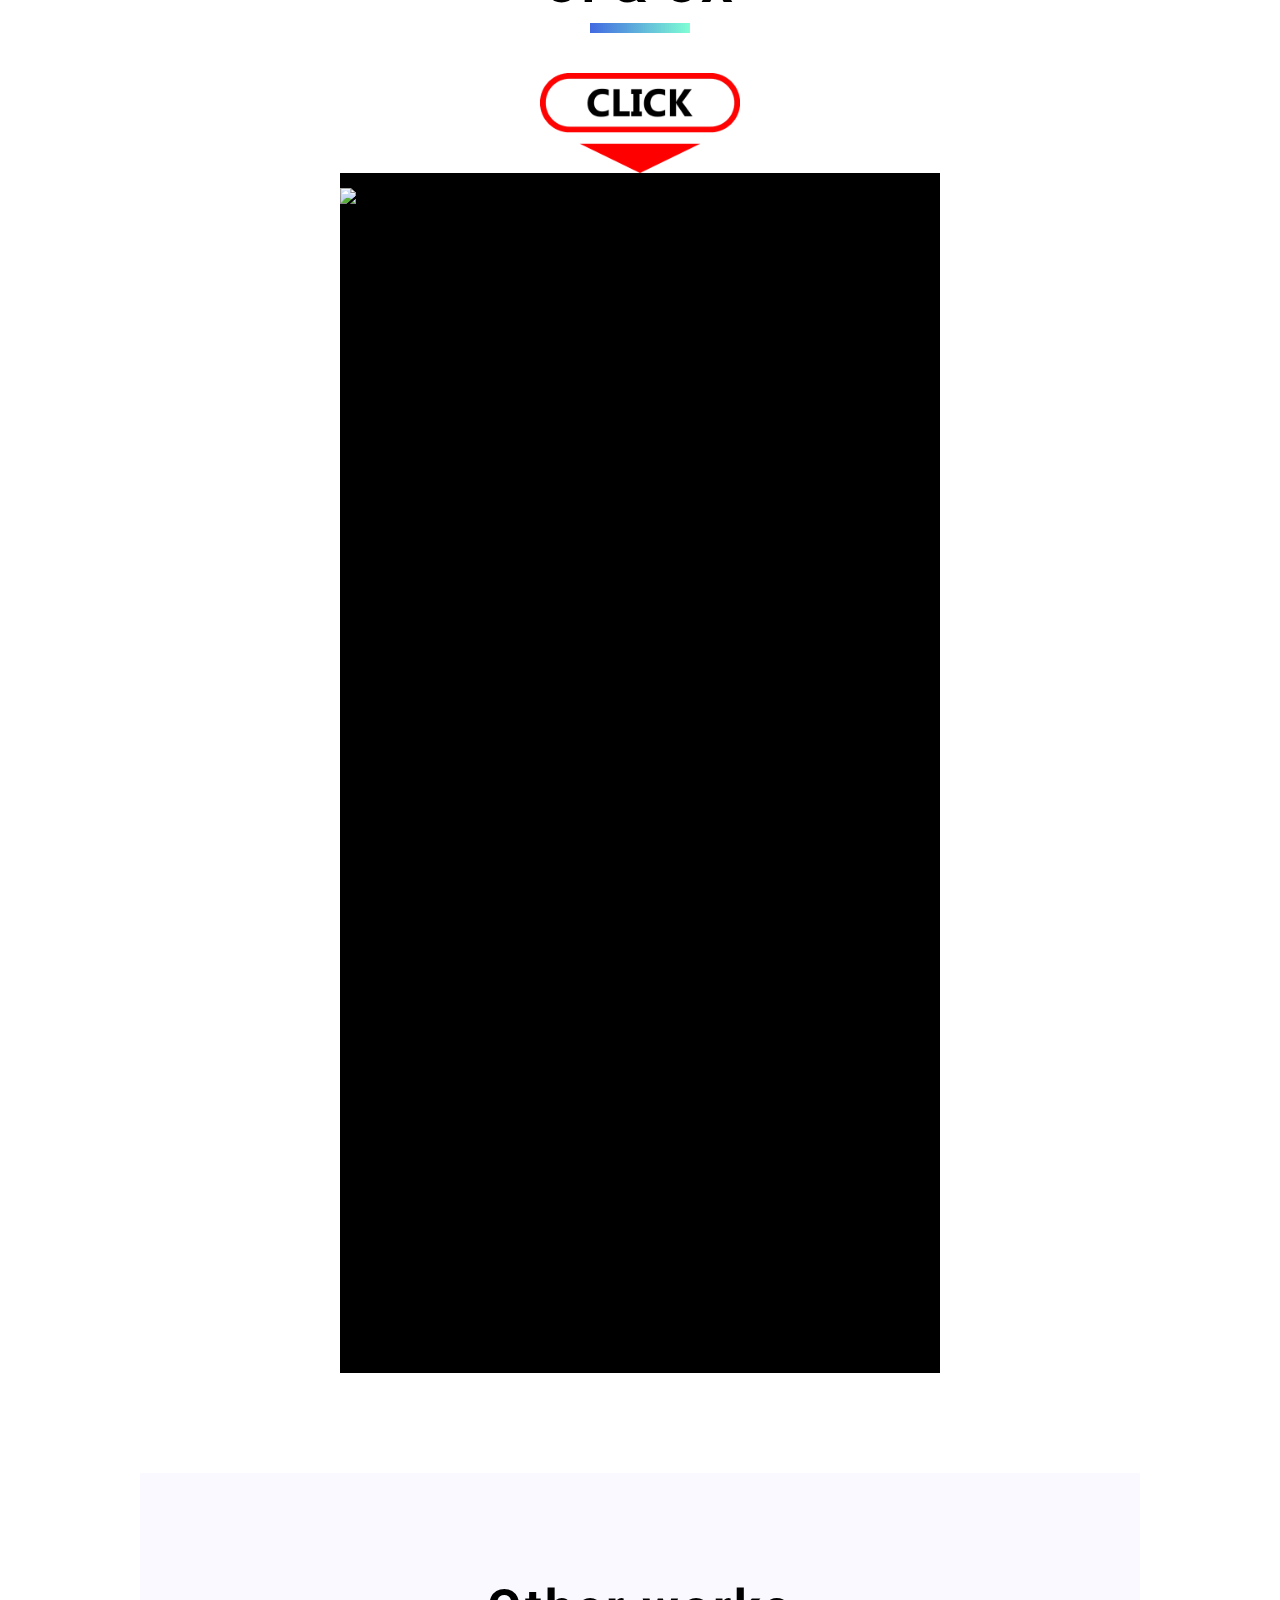
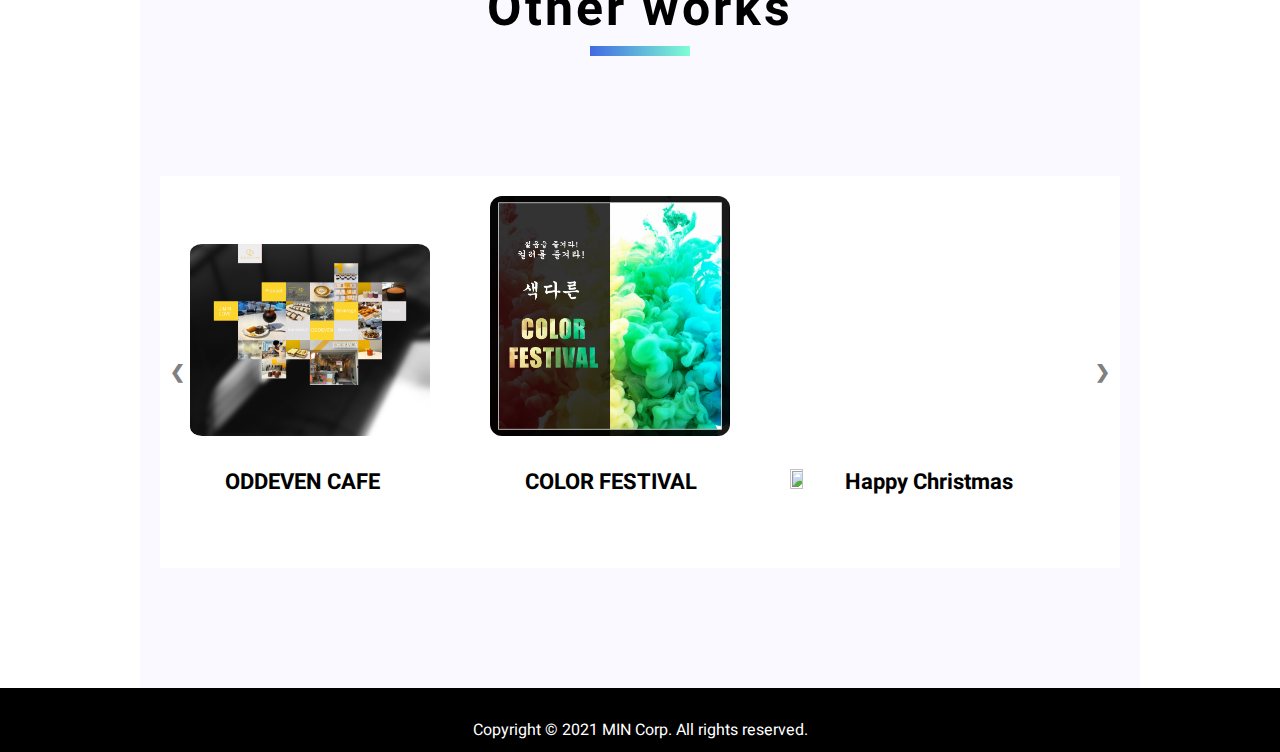
==== commit a9040264: "Update index.html" ====
--- a/index.html
+++ b/index.html
@@ -163,7 +163,7 @@
                 </div>
             </div>
         </section>
-
+        <div><img src="img/bg5.png" alt="" class="bg5"></div>
         <section class="portfolio-area" id="portfolio">
             <div class="title">
                 PORTFOLIO
@@ -242,7 +242,7 @@
                         <a href="http://wimp-k.github.io/pofol/Artmuseum.html"><button>View site</button></a>
                     </div>
                     <div class="text">
-                         PORTFOLIO작업물을 보관, 전시한다는 느낌으로 제작한 ARTMUSEUM입니다. 
+                         
                     </div>
                 </div>
                 <div class="filterItem java ">
--- a/css/portpolio.css
+++ b/css/portpolio.css
@@ -20,6 +20,17 @@
     background: url(../img/bg2.png) no-repeat;
     position: absolute;
     margin-top: 700px;
+}
+
+.bg5 {
+    position: absolute;
+    background: url(../img/bg5.png)no-repeat;
+    z-index: -1;
+    margin-left: -450px;
+    width: 1873px;
+    height: 1600px;
+    margin-top: -100px;
+    
 }
 
 .uxclick {
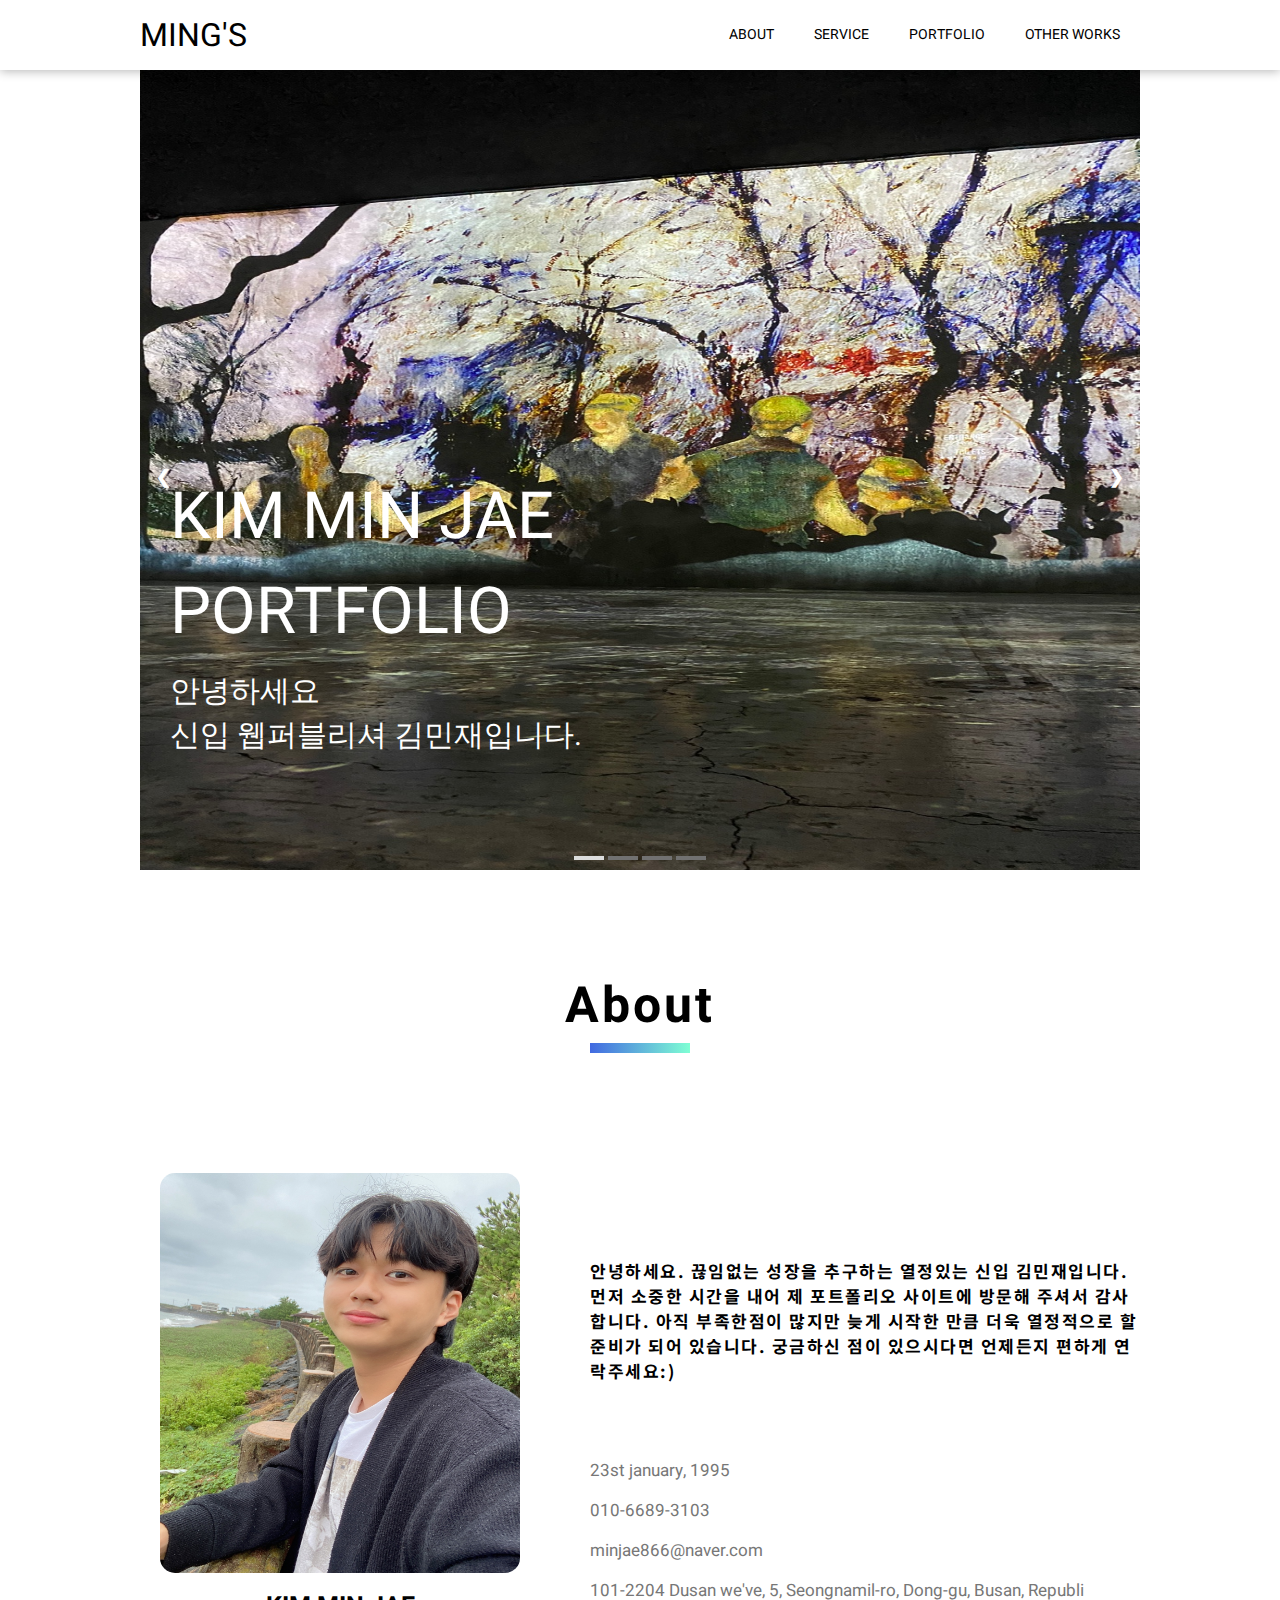
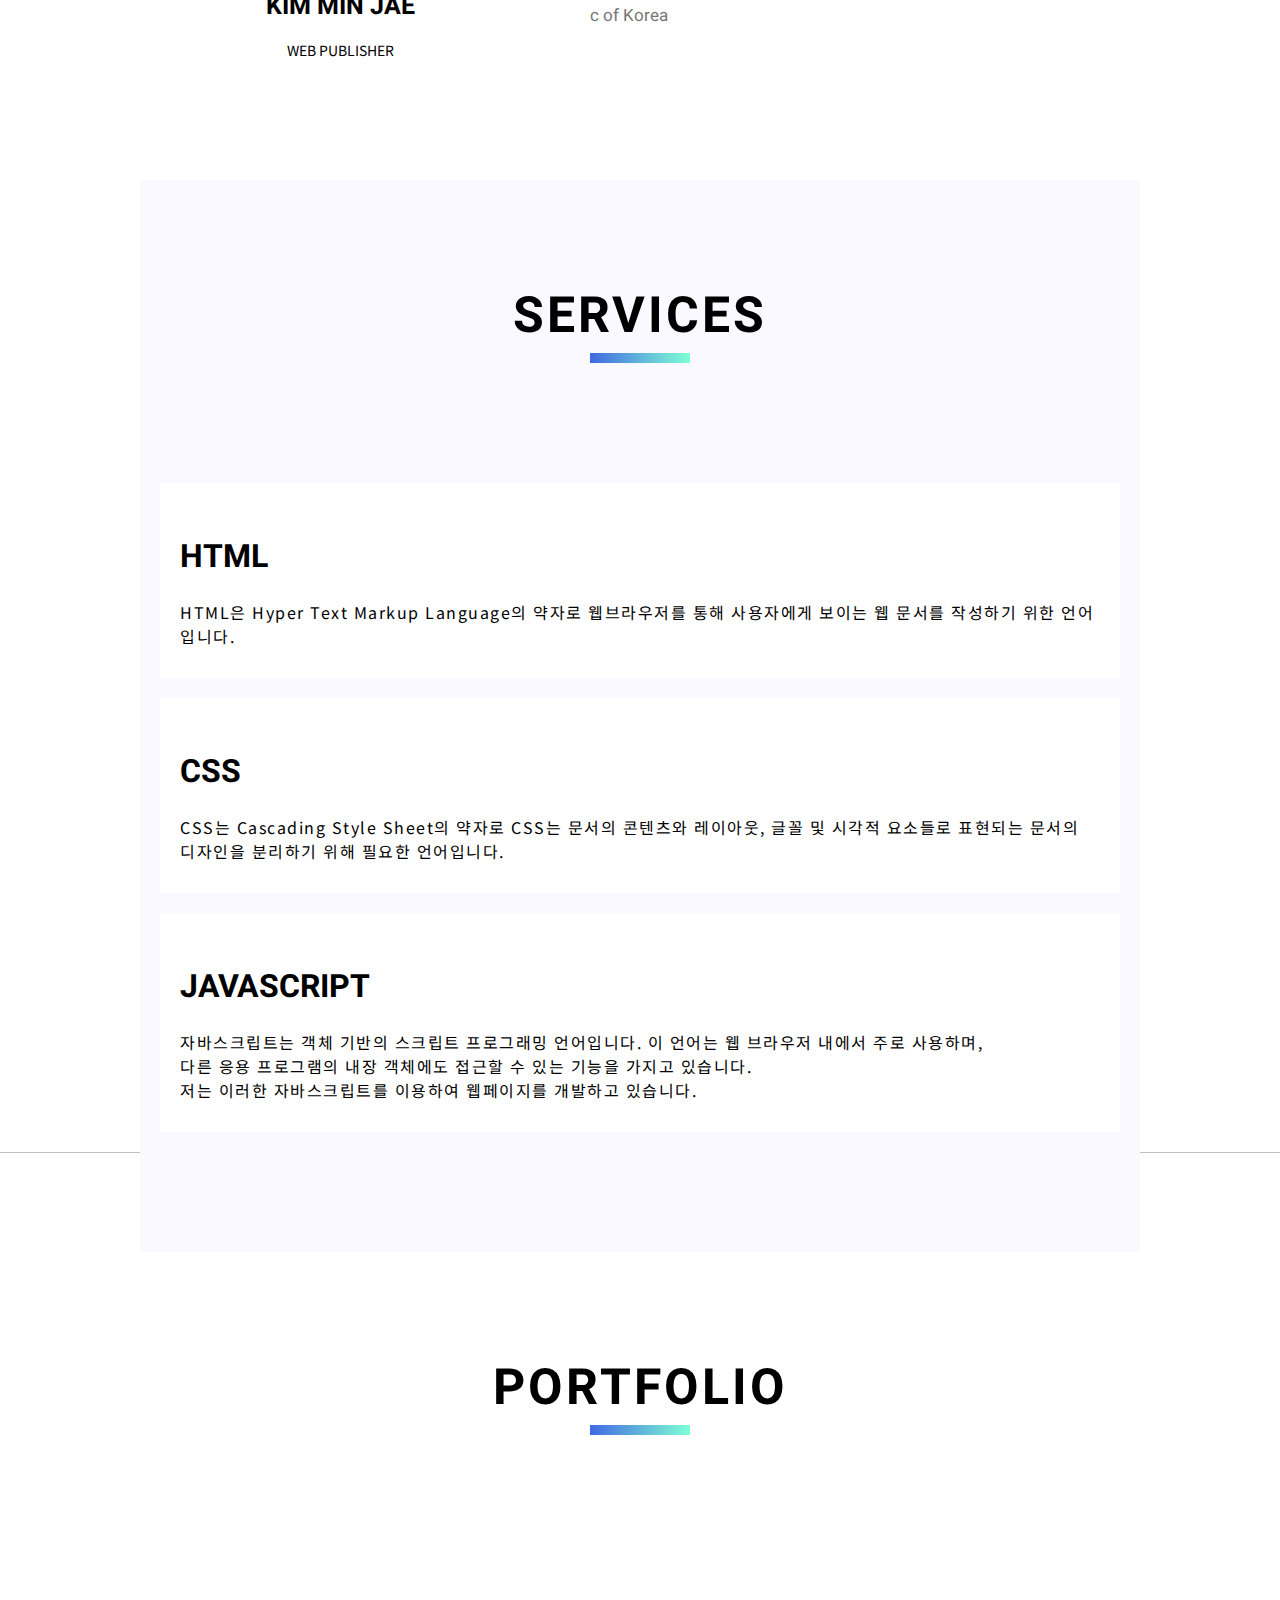
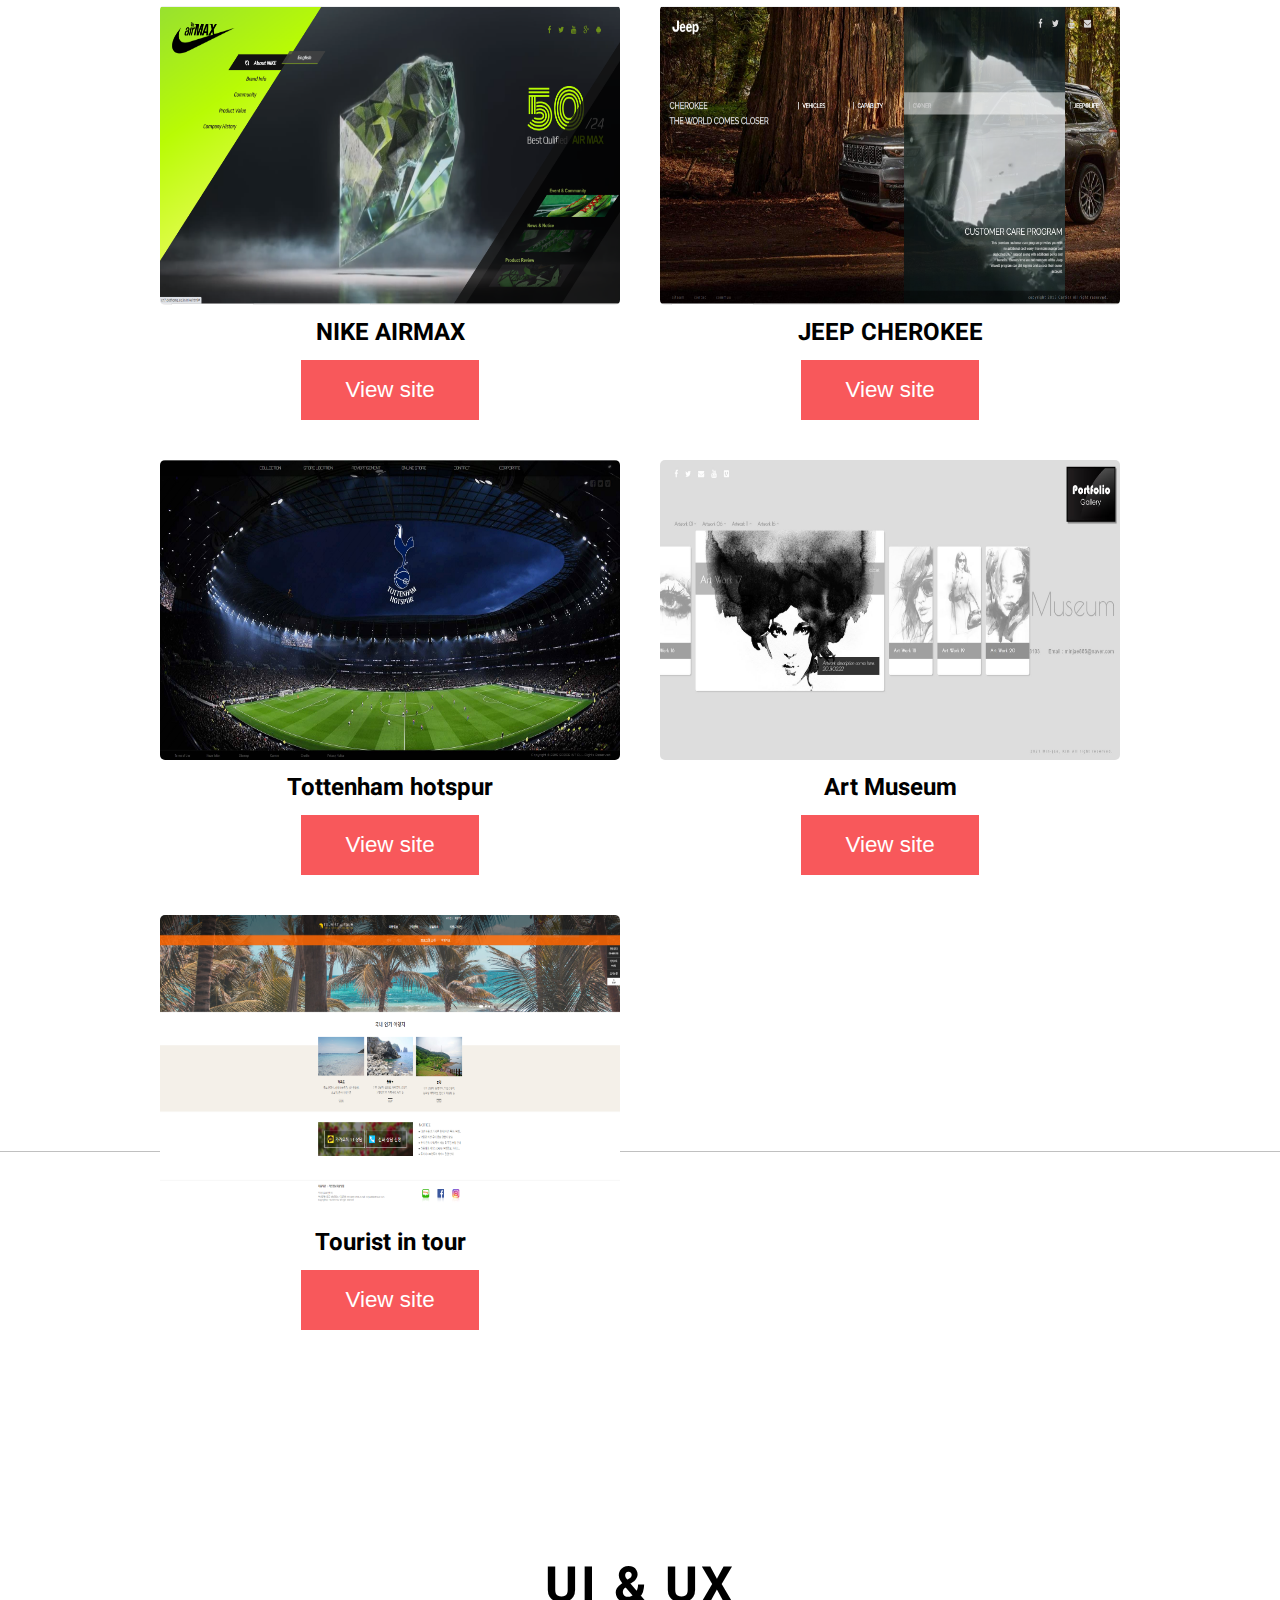
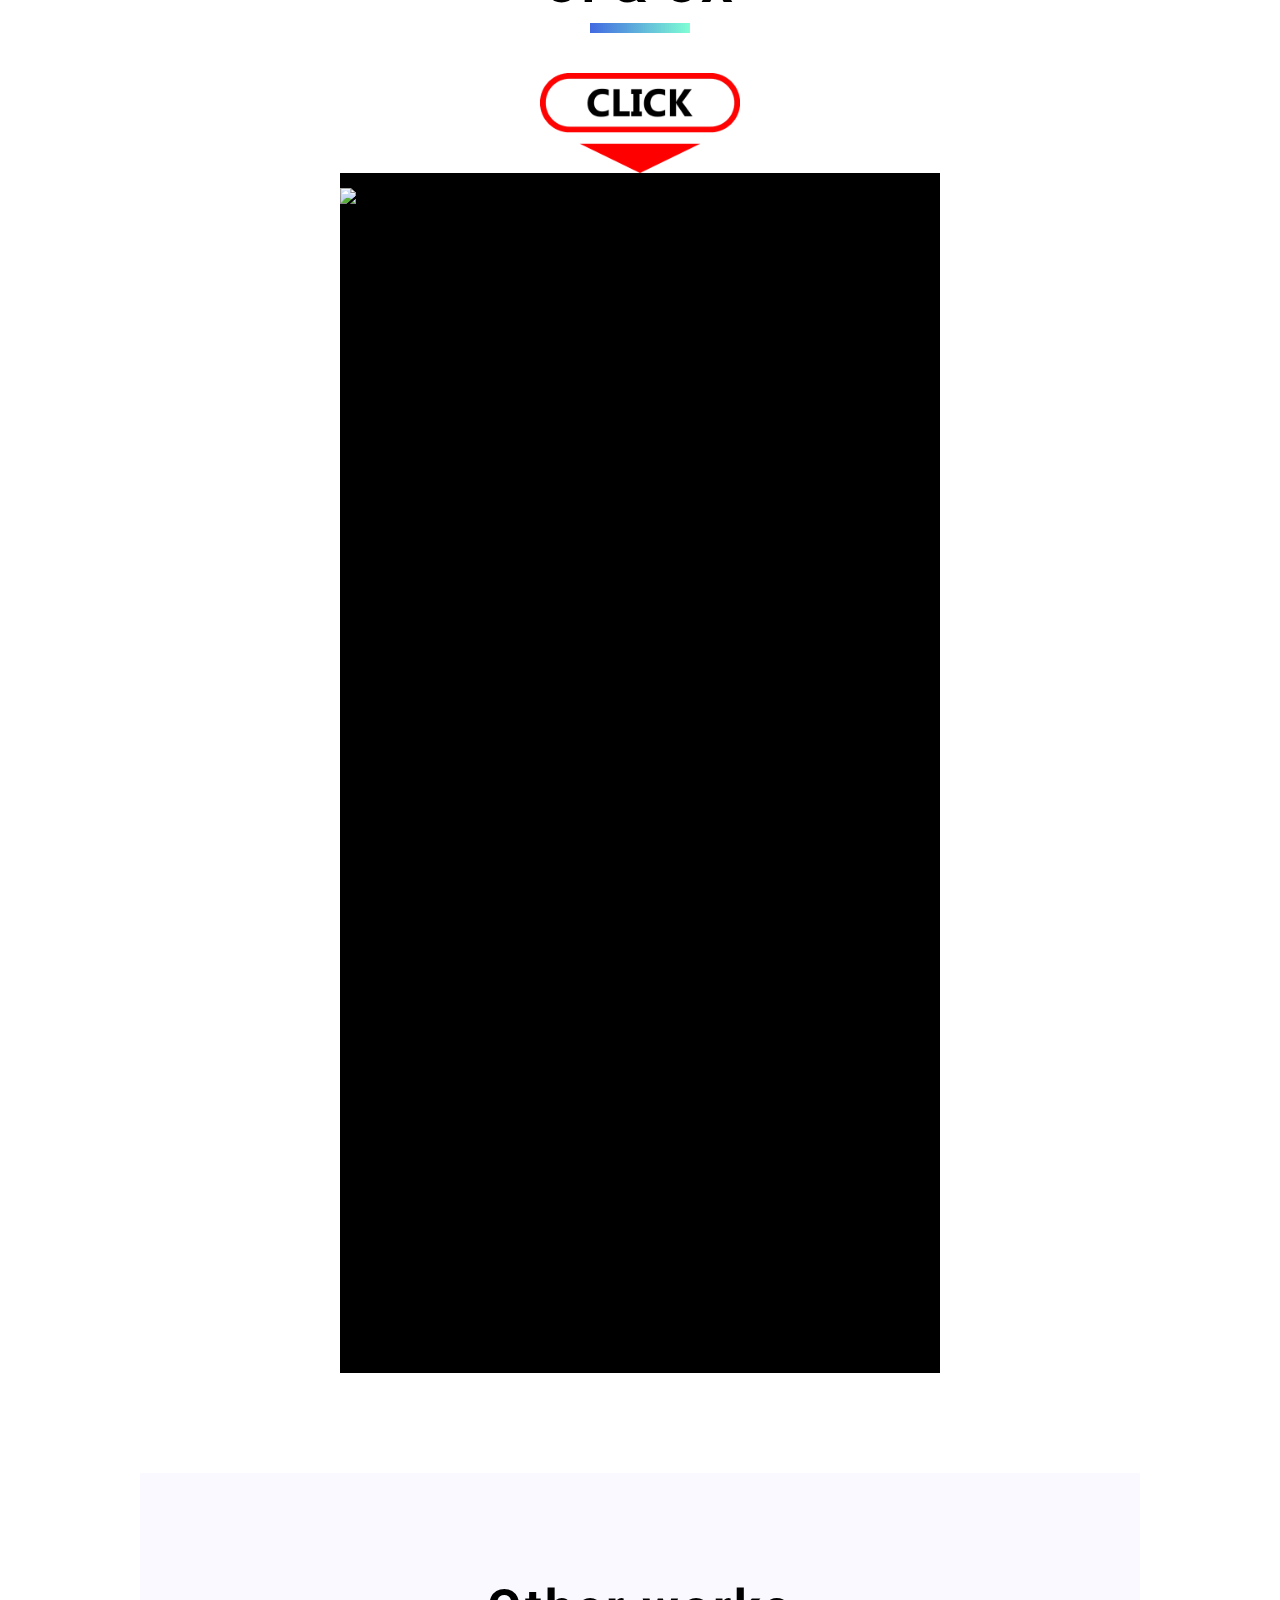
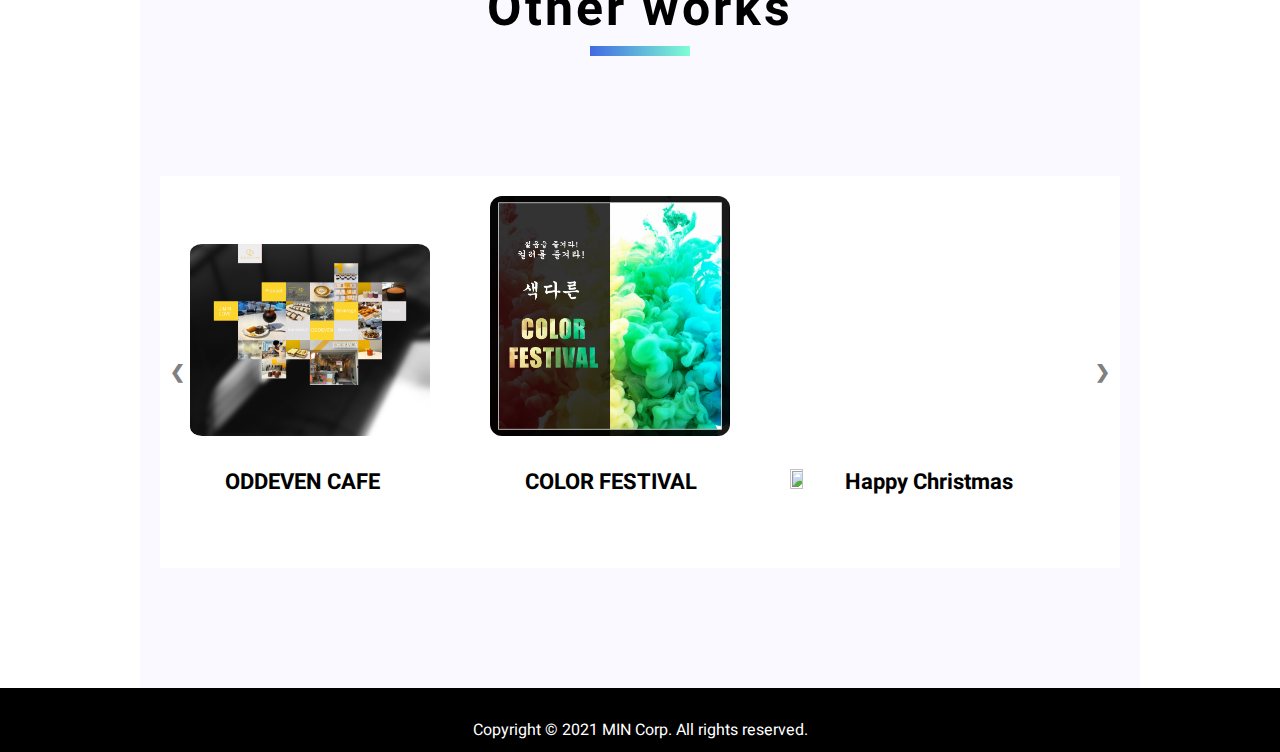
==== commit eb3525f4: "Update index.html" ====
--- a/index.html
+++ b/index.html
@@ -32,7 +32,8 @@
             </div>
         </nav>
     </header>
-    <div><img src="img/bg2.png" alt="" class="bg2"></div>
+    <script src="https://unpkg.com/@lottiefiles/lottie-player@latest/dist/lottie-player.js"></script>
+<lottie-player src="https://assets2.lottiefiles.com/packages/lf20_dgajiyer.json" class="mousescroll"  background="transparent"  speed="1"  style="width: 100px; height: 200px;"  loop autoplay></lottie-player>
     <div class="section-container">
         <div class="welcome-area">
             <div class="container">
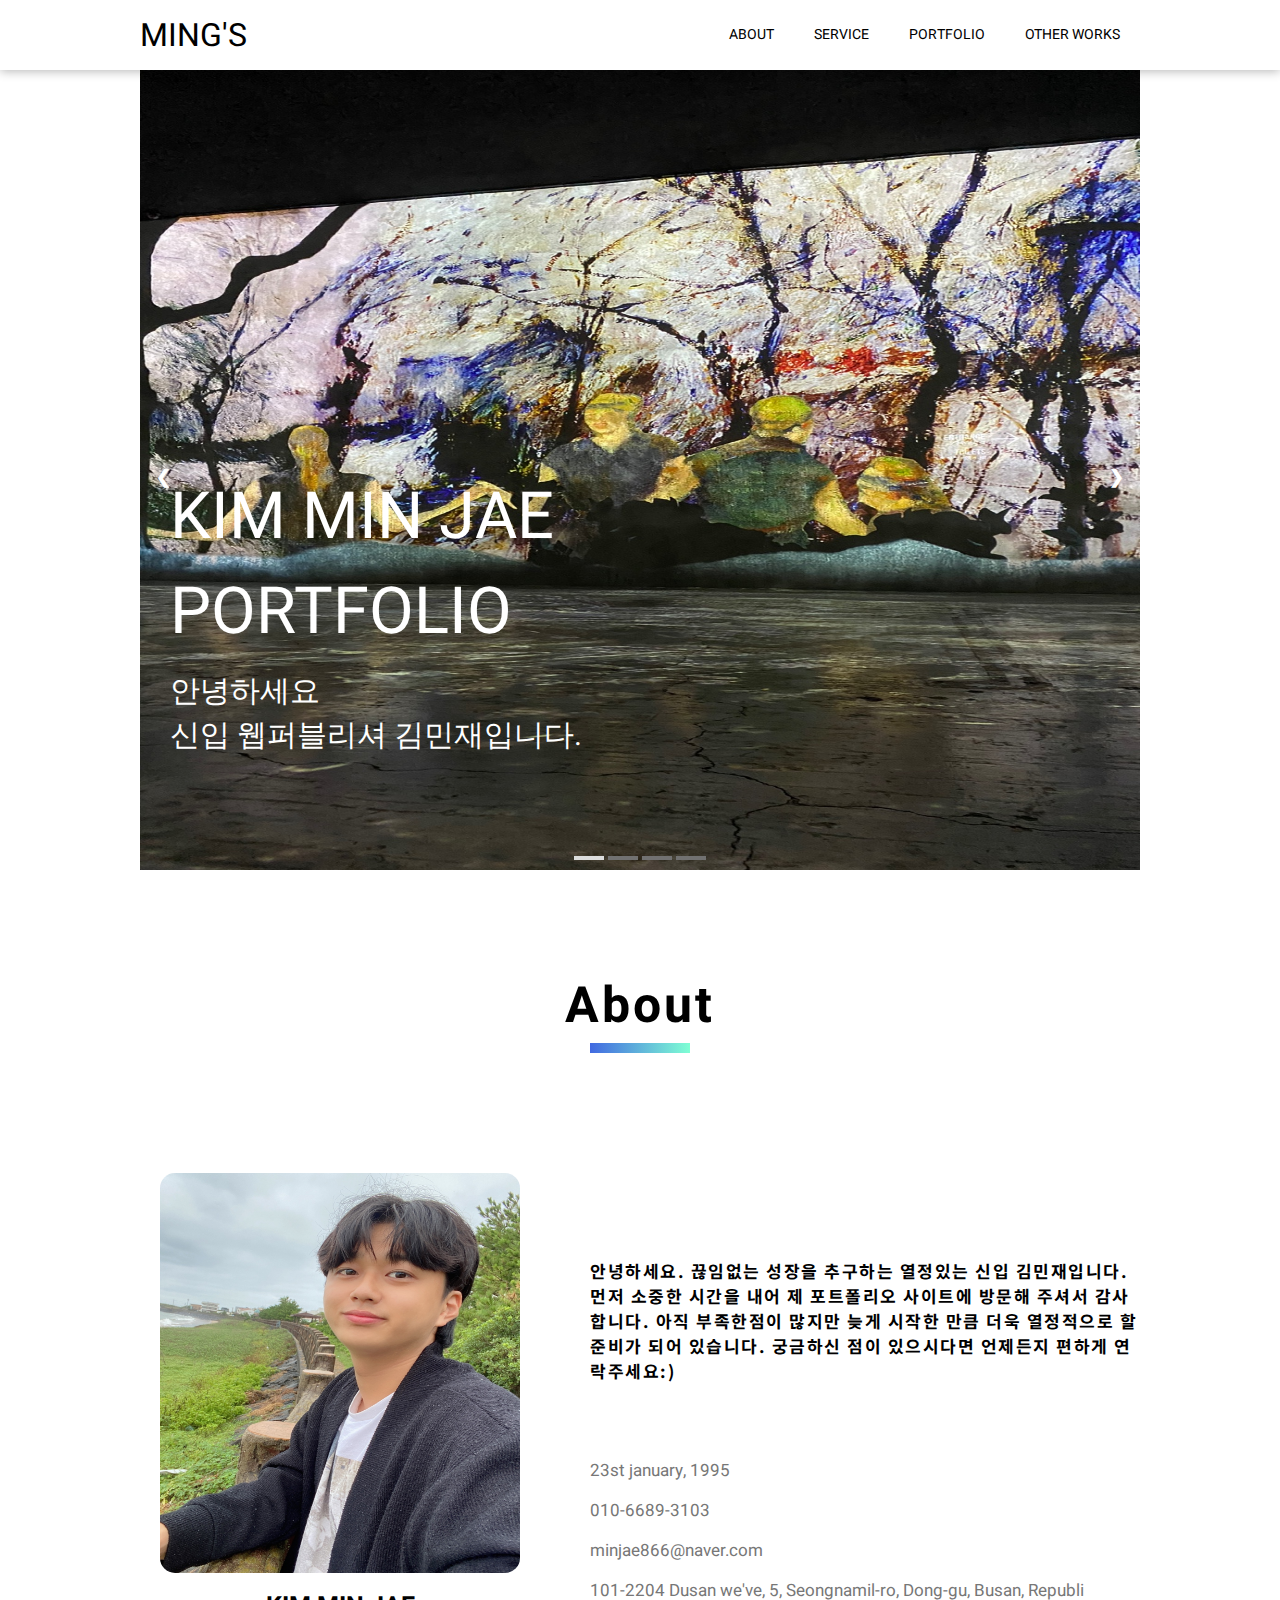
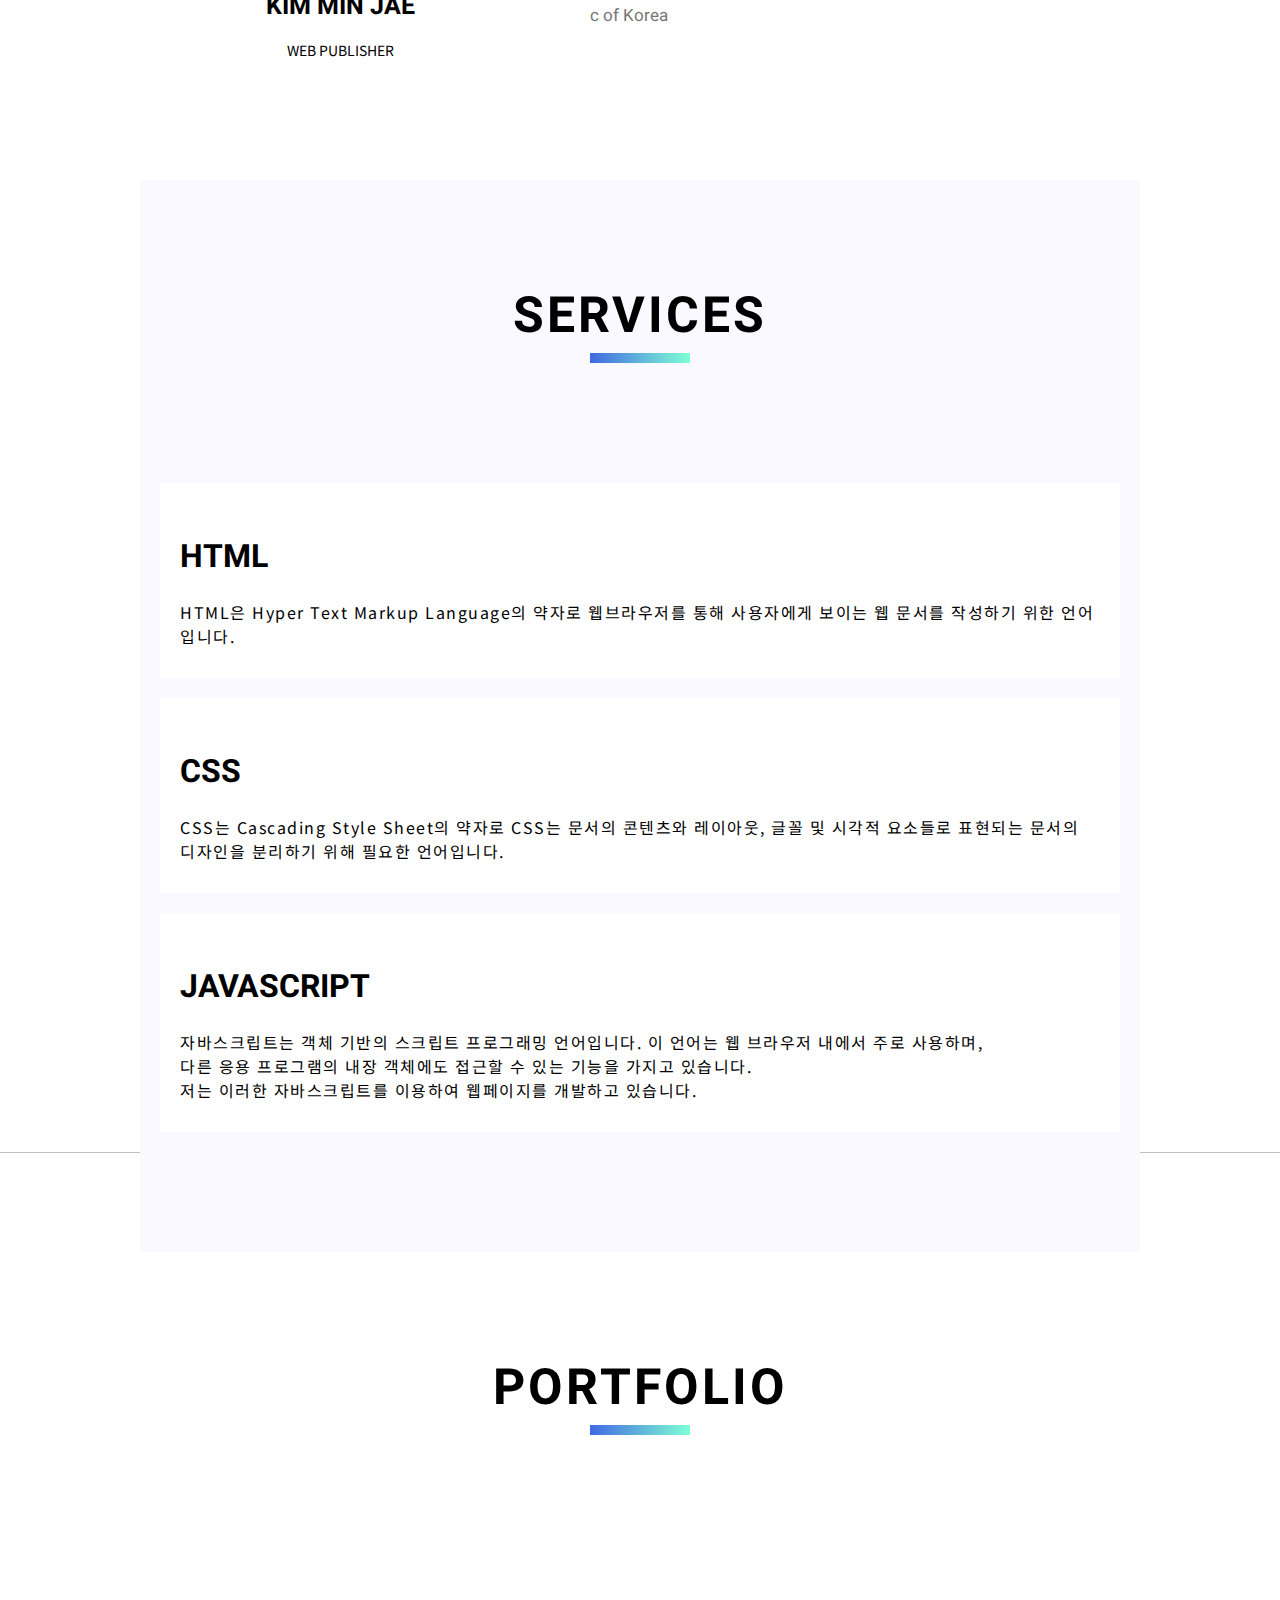
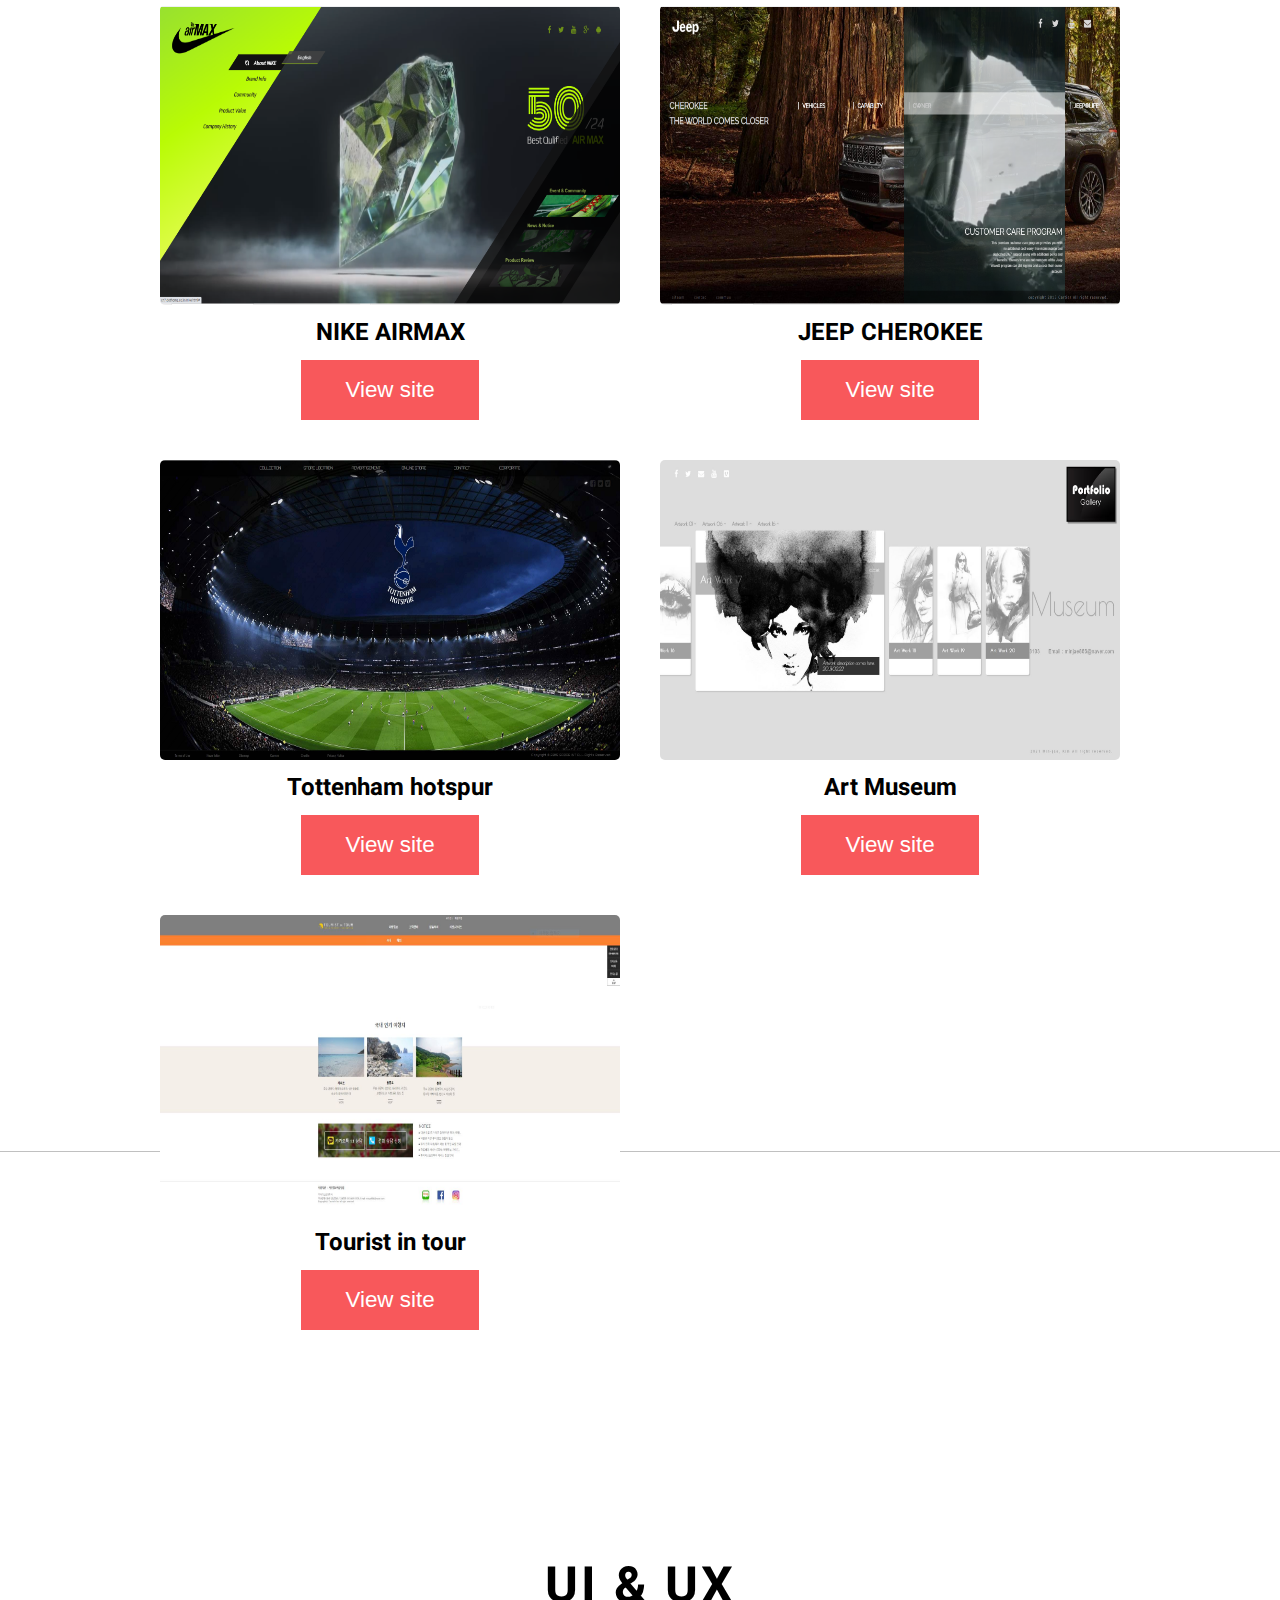
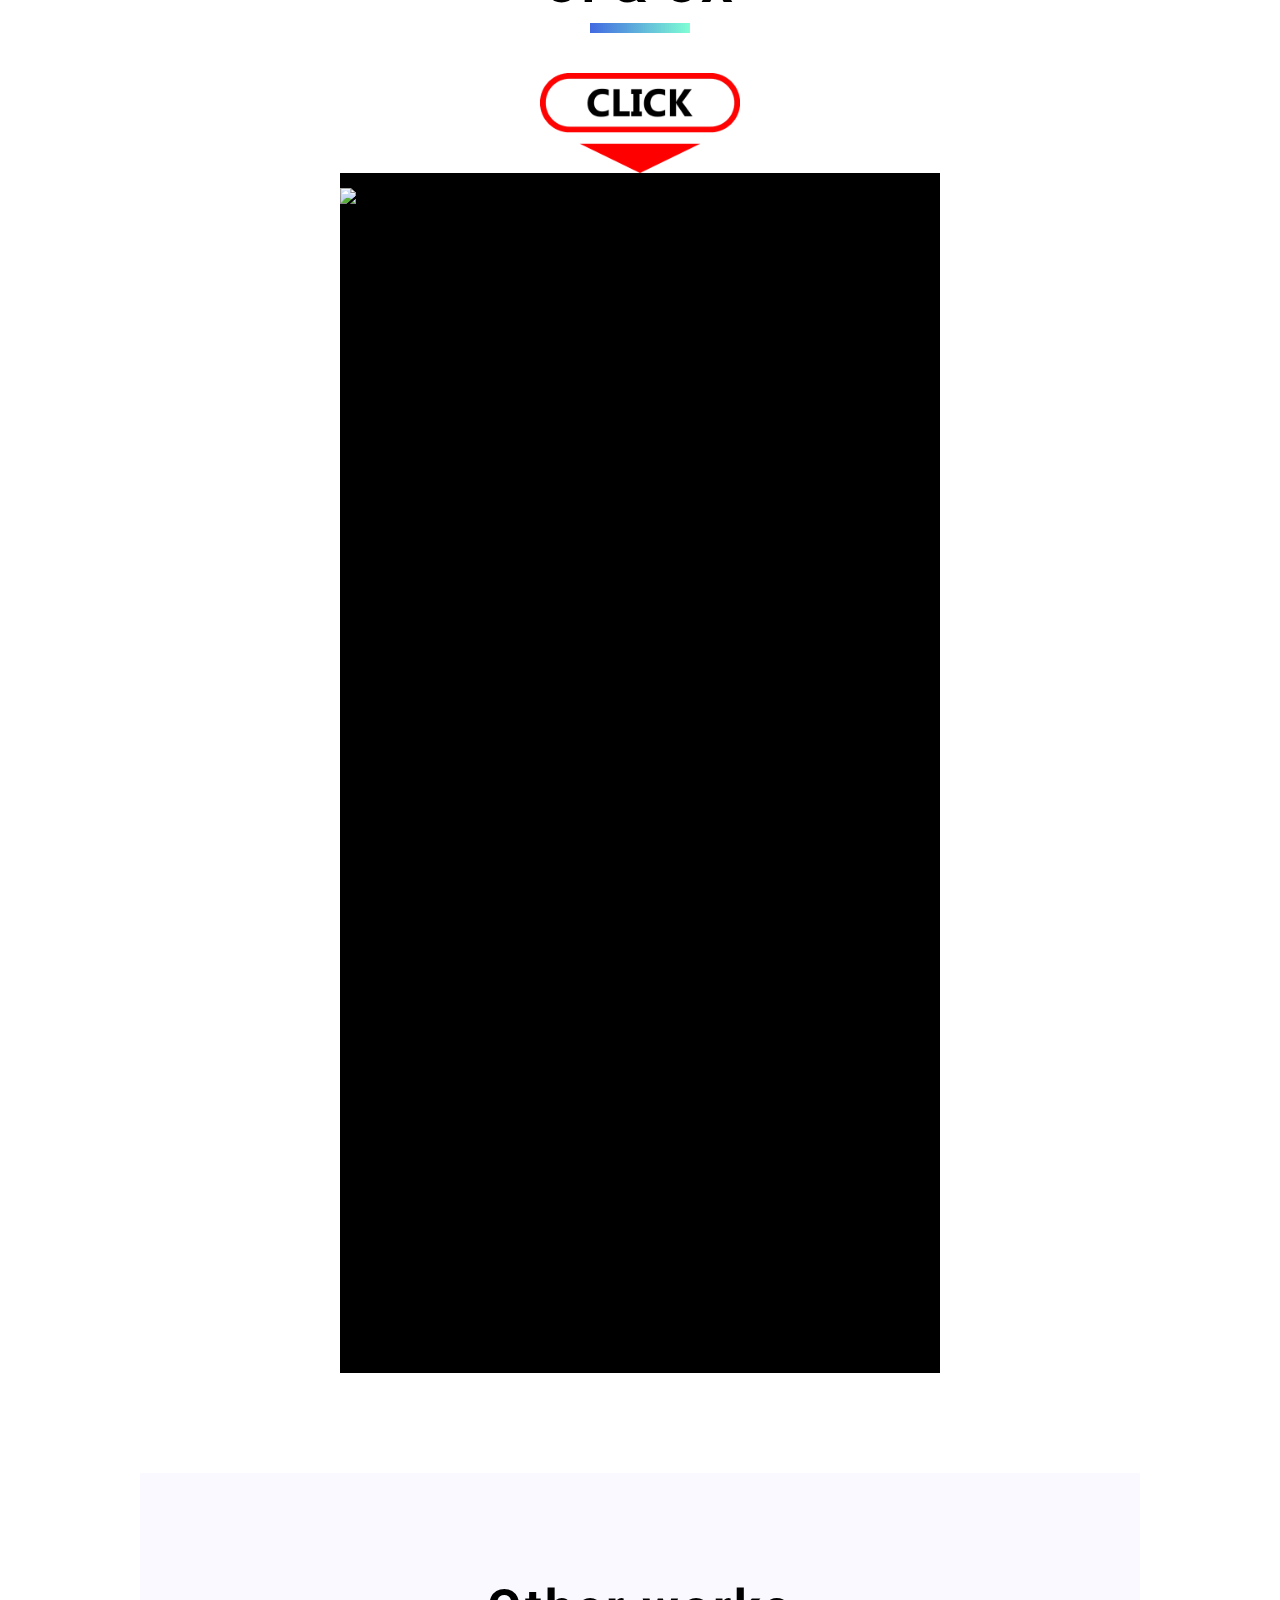
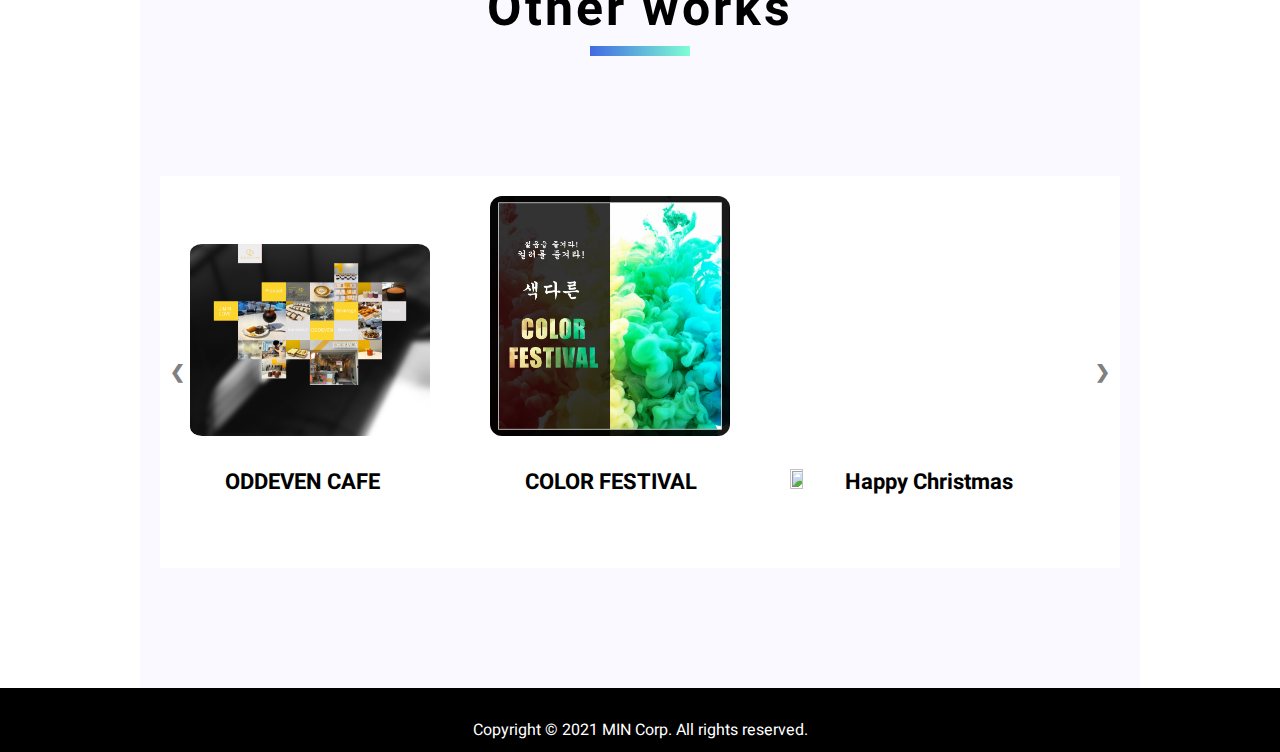
==== commit 3cde5d2c: "Add files via upload" ====
--- a/index.html
+++ b/index.html
@@ -32,8 +32,7 @@
             </div>
         </nav>
     </header>
-    <script src="https://unpkg.com/@lottiefiles/lottie-player@latest/dist/lottie-player.js"></script>
-<lottie-player src="https://assets2.lottiefiles.com/packages/lf20_dgajiyer.json" class="mousescroll"  background="transparent"  speed="1"  style="width: 100px; height: 200px;"  loop autoplay></lottie-player>
+    
     <div class="section-container">
         <div class="welcome-area">
             <div class="container">
@@ -86,7 +85,8 @@
                 </div>
             </div>
         </div>
-
+        <script src="https://unpkg.com/@lottiefiles/lottie-player@latest/dist/lottie-player.js"></script>
+<lottie-player src="https://assets2.lottiefiles.com/packages/lf20_dgajiyer.json" class="mousescroll"  background="transparent"  speed="1"  style="width: 70px; height: 170px;"  loop autoplay></lottie-player>
         <section class="about-area" id="about">
             <div class="title">
                 About
@@ -249,7 +249,7 @@
                 <div class="filterItem java ">
                     <div class="image">
                         <div class="overlay"><i class="far fa-image"></i></div>
-                        <img src="img/tour.png" alt="tours~">
+                        <img src="img/tour.jpg" alt="tours~">
                     </div>
                     <div class="main">
                         Tourist in tour
@@ -460,4 +460,4 @@
     
 
 </body>
-</html>
+</html>--- a/css/portpolio.css
+++ b/css/portpolio.css
@@ -2,6 +2,14 @@
     margin: 0;
     padding: 0;
     font-size: 0;
+    
+}
+
+.mousescroll {
+    position: relative;
+    margin: 0 auto;
+   
+    
 }
 
 html, body {
@@ -14,6 +22,7 @@
     -moz-box-sizing: border-box;
     word-break: break-all;
     font-family: 'Heebo' , sans-serif;
+    max-width: auto;
 }
 
 .bg2 {
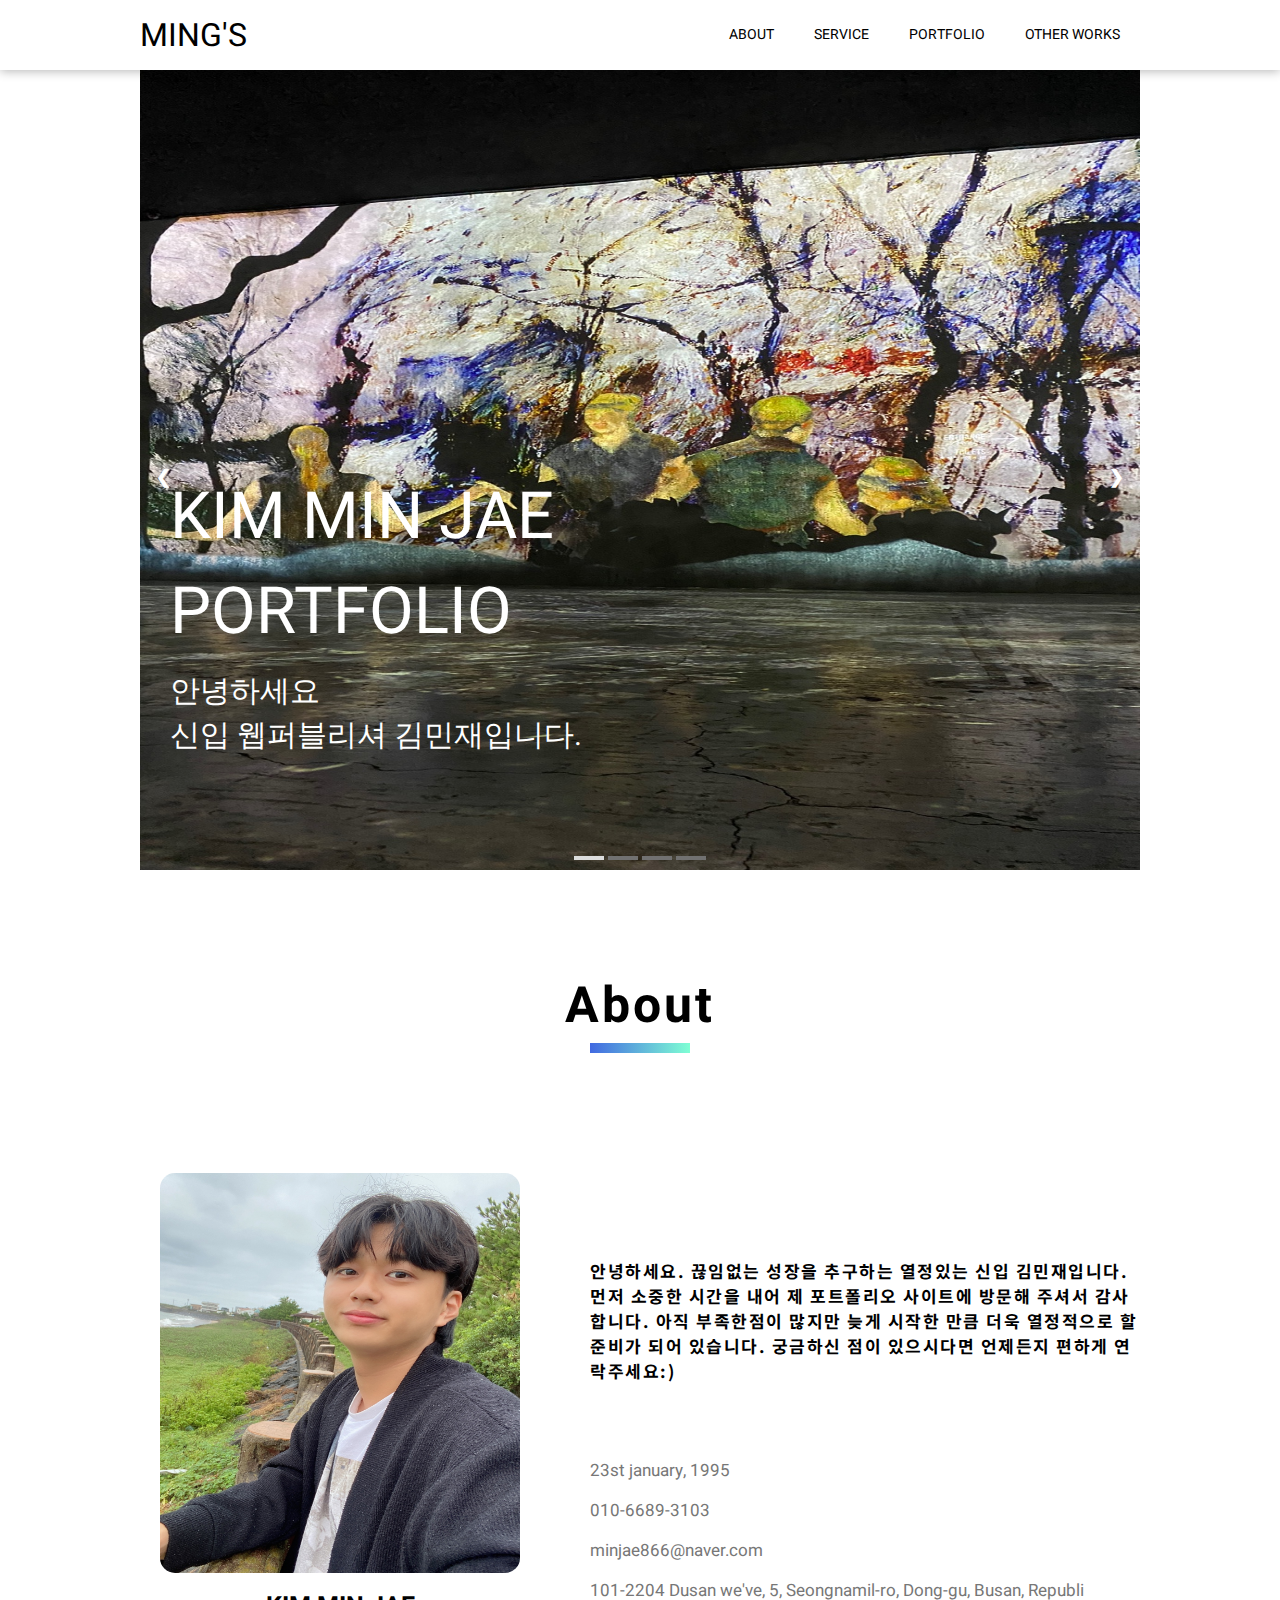
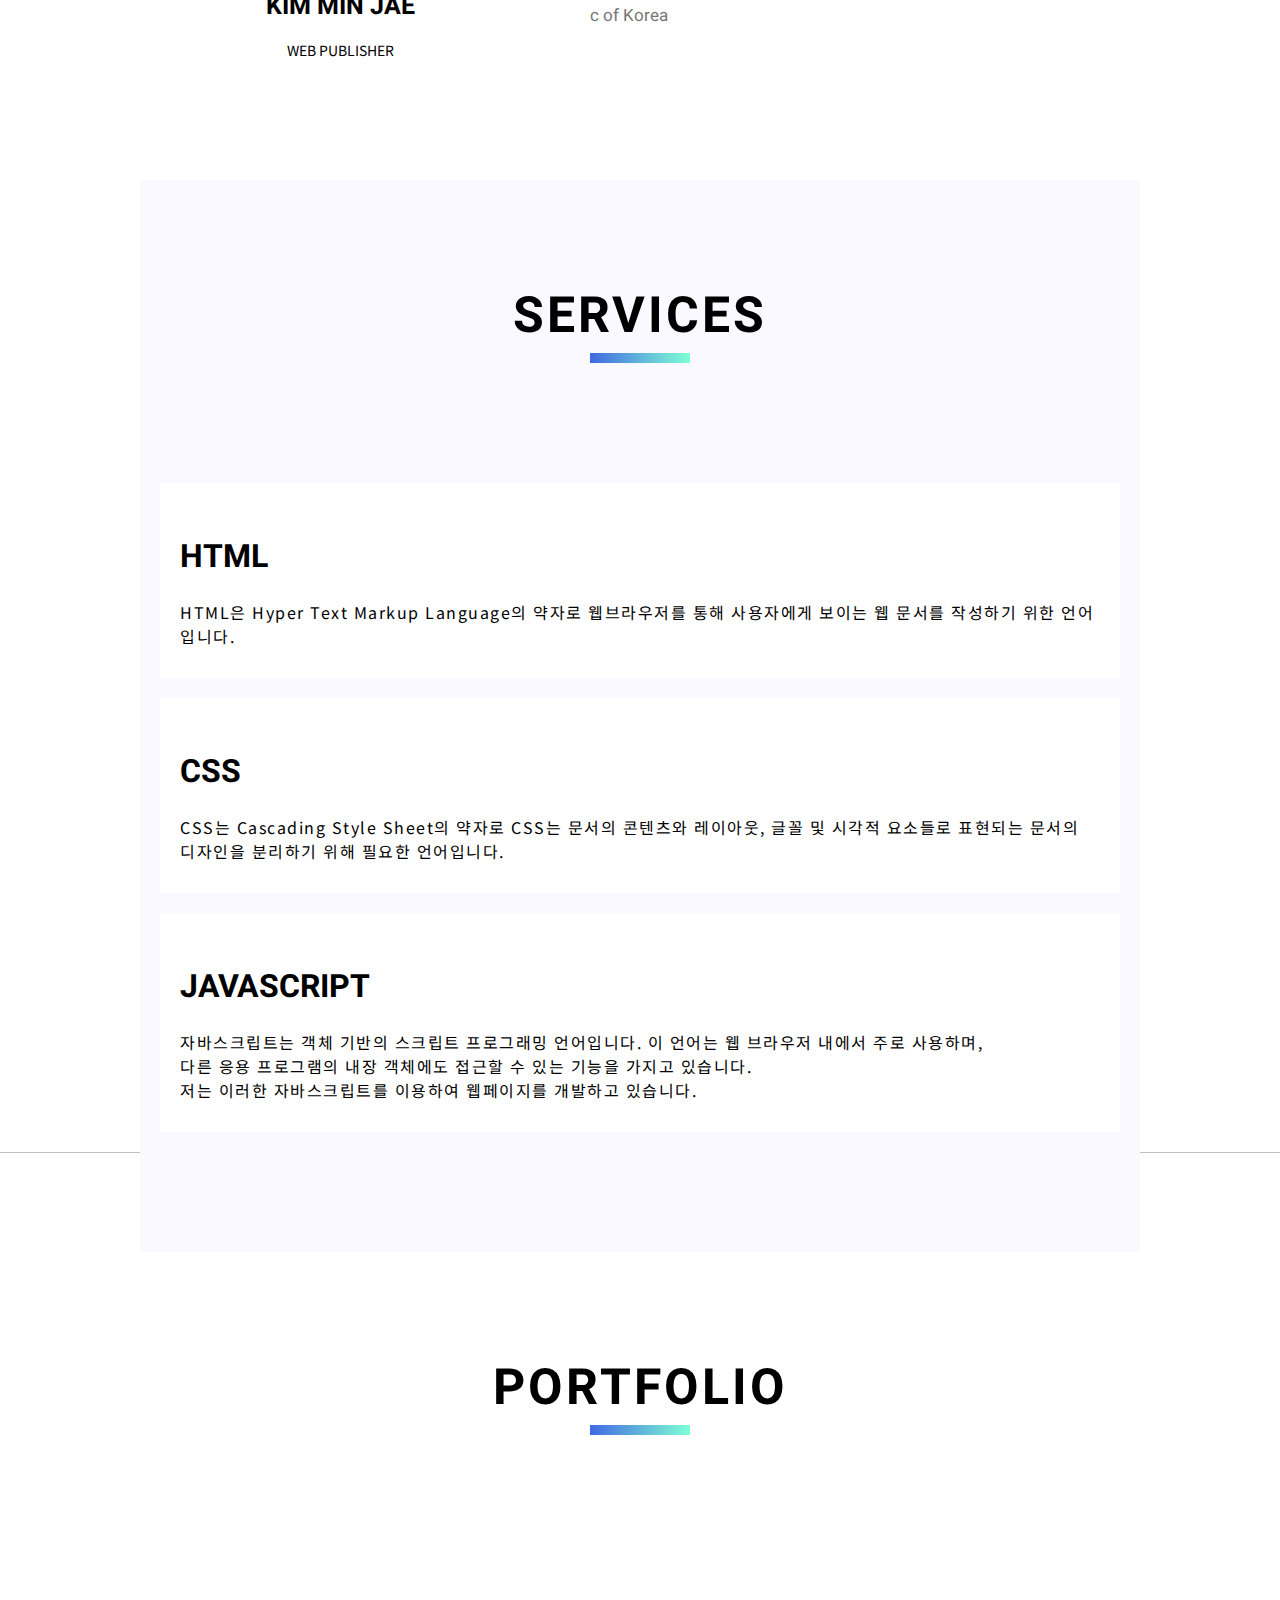
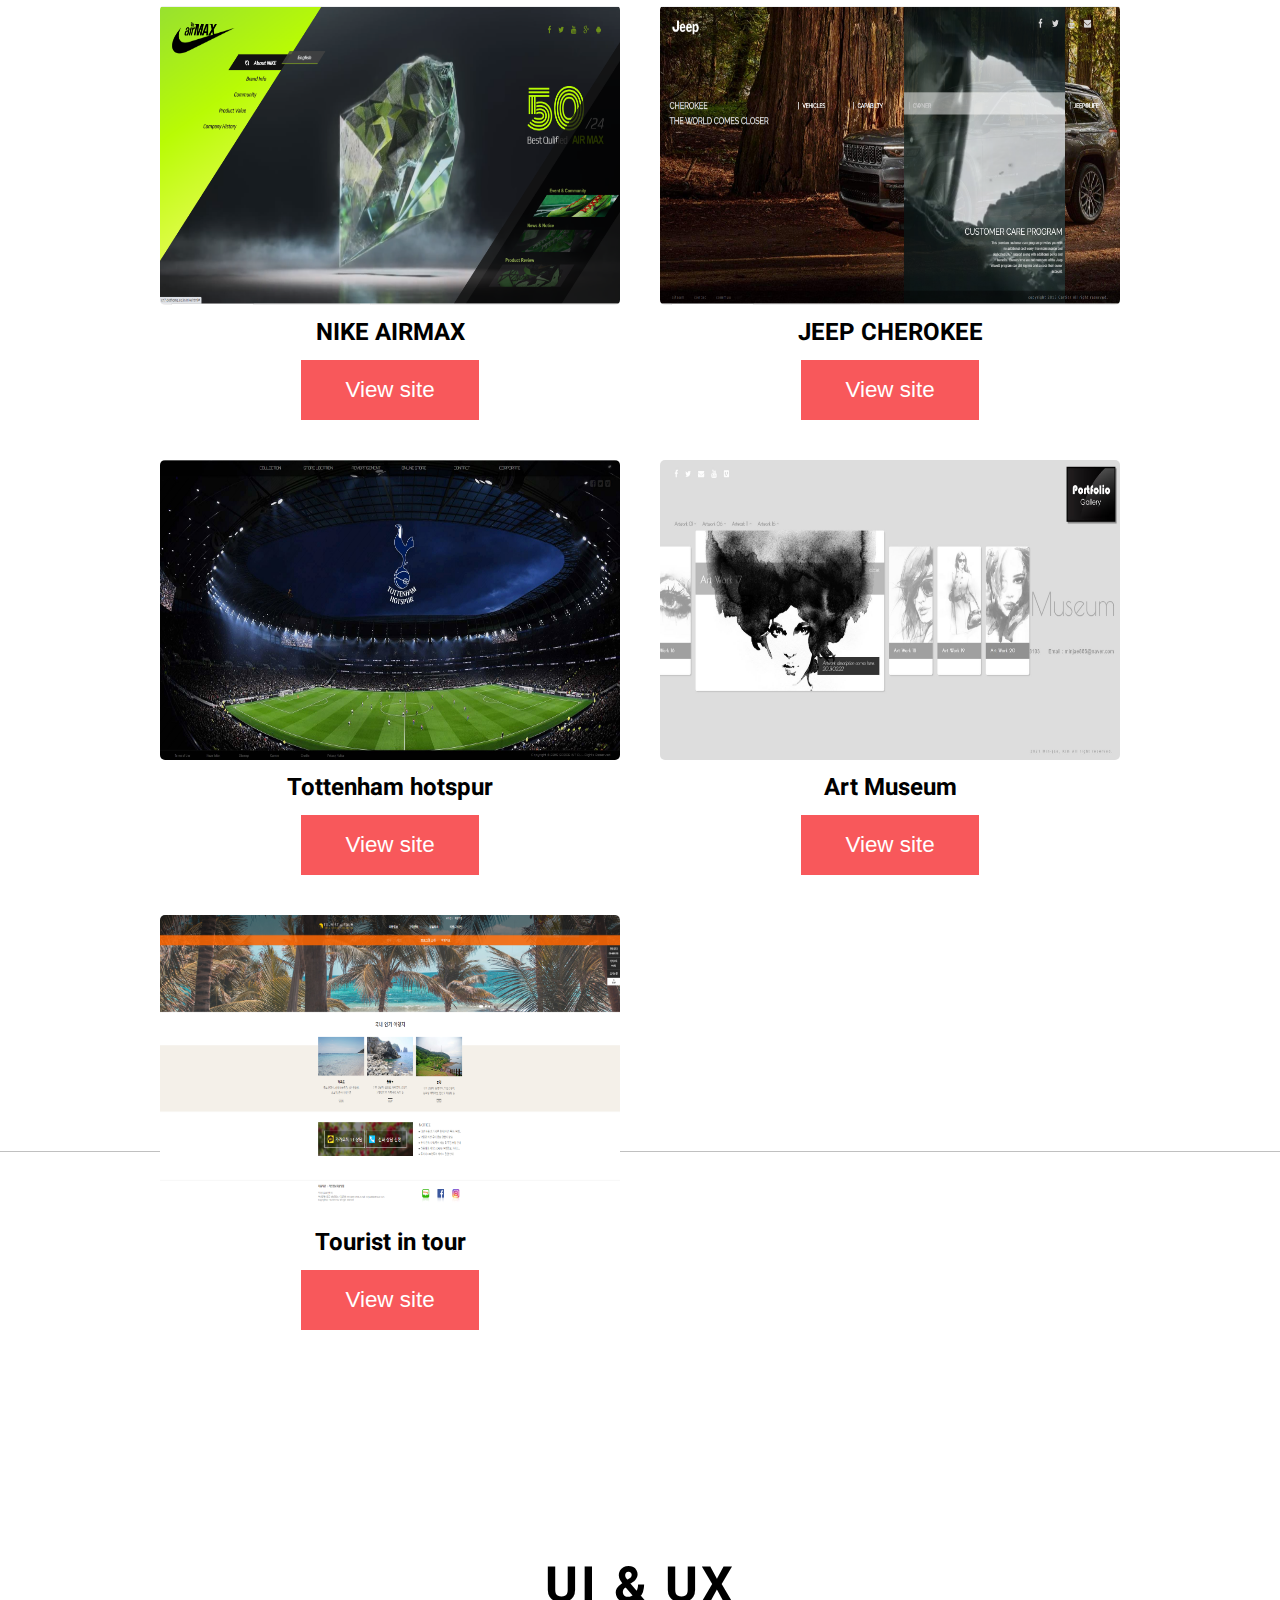
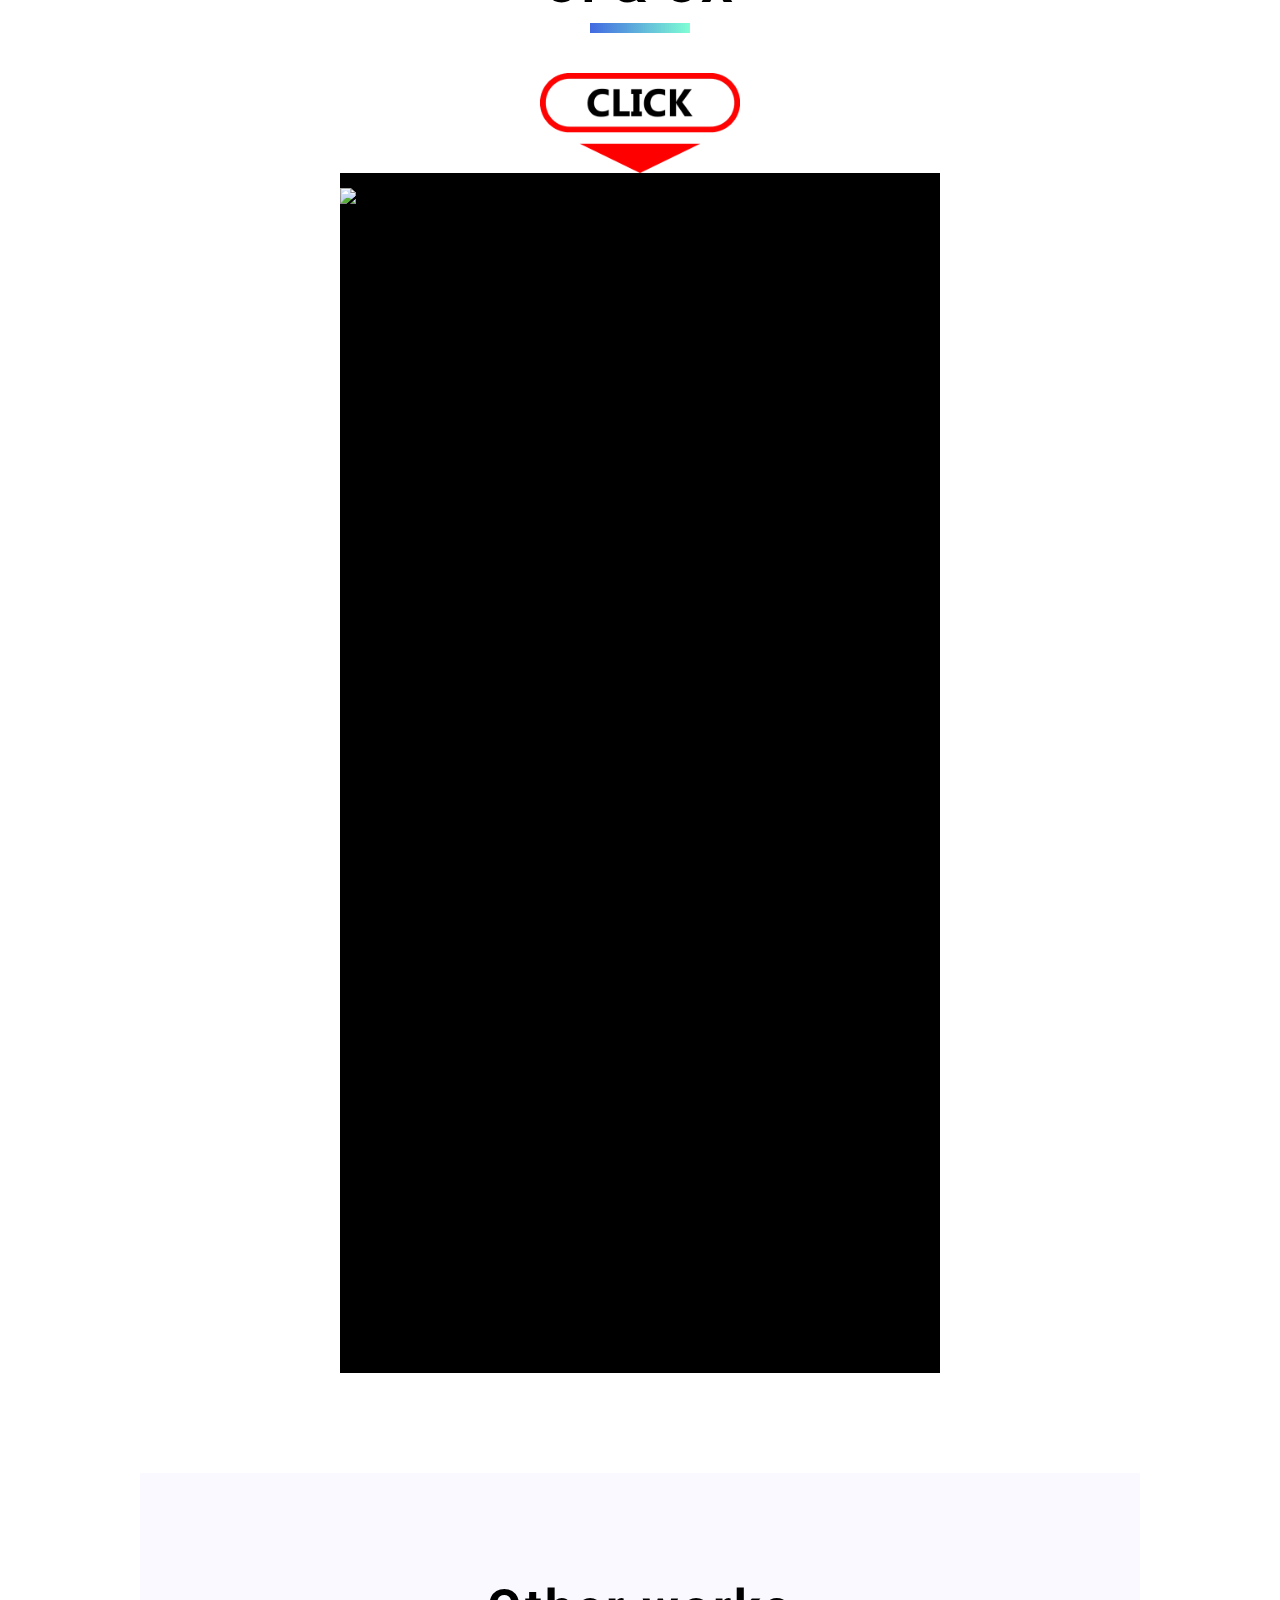
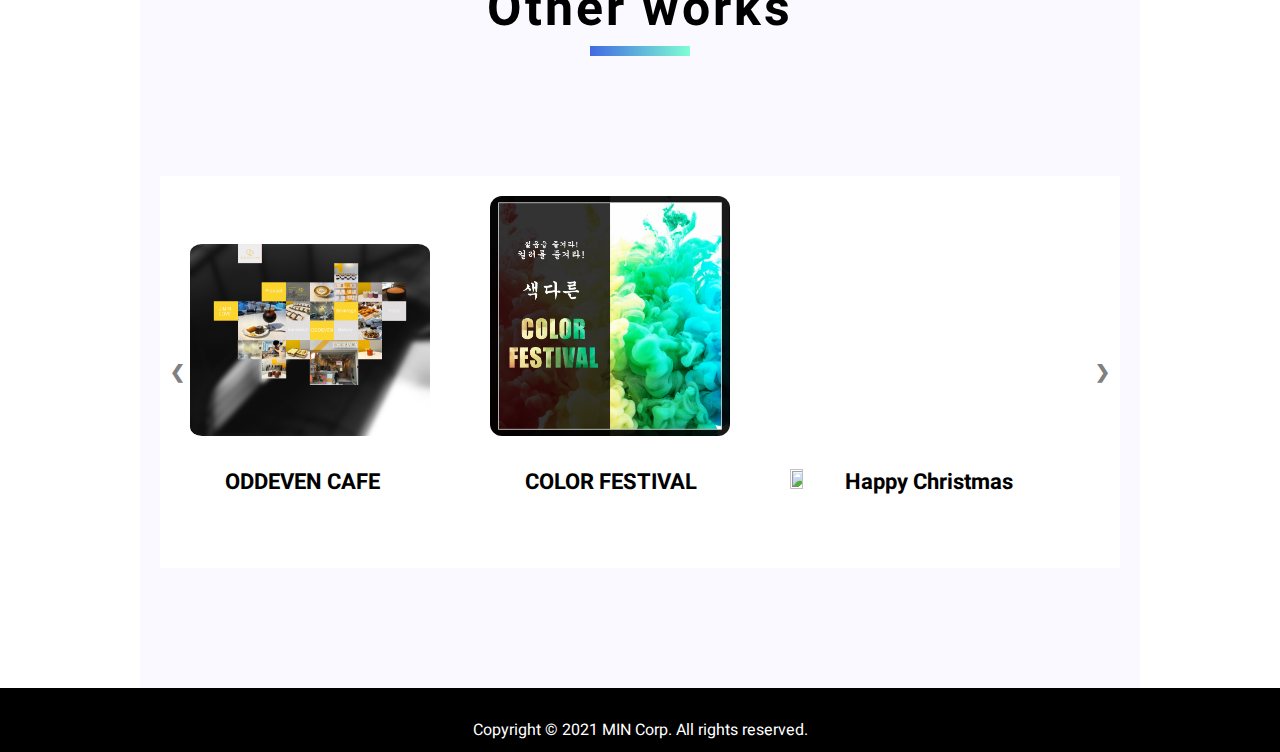
==== commit 660ffcbb: "Update index.html" ====
--- a/index.html
+++ b/index.html
@@ -249,7 +249,7 @@
                 <div class="filterItem java ">
                     <div class="image">
                         <div class="overlay"><i class="far fa-image"></i></div>
-                        <img src="img/tour.jpg" alt="tours~">
+                        <img src="img/tour.png" alt="tours~">
                     </div>
                     <div class="main">
                         Tourist in tour
@@ -460,4 +460,4 @@
     
 
 </body>
-</html>+</html>
--- a/css/portpolio.css
+++ b/css/portpolio.css
@@ -866,10 +866,4 @@
 .footer-area > .info > p {
     font-size: 16px;
     padding: 10px 0;
-}
-
-
-
-
-
-
+}